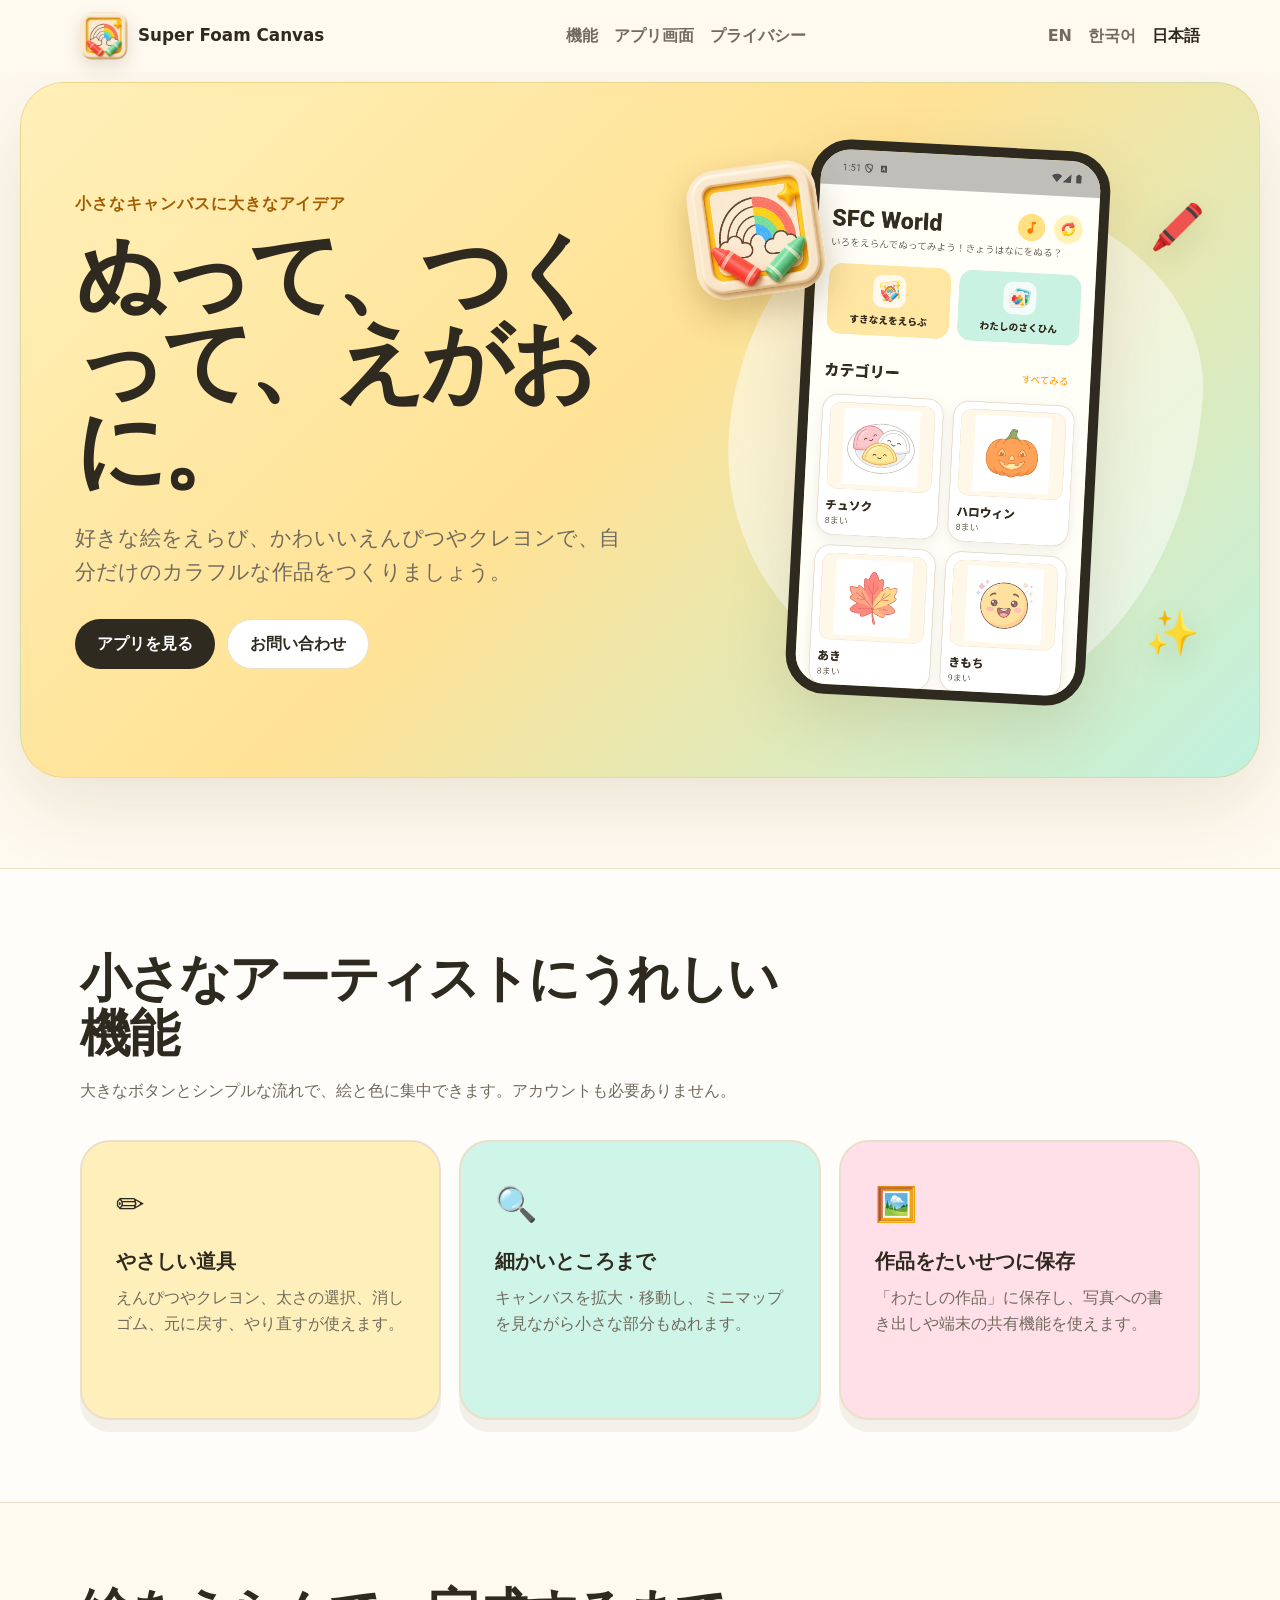
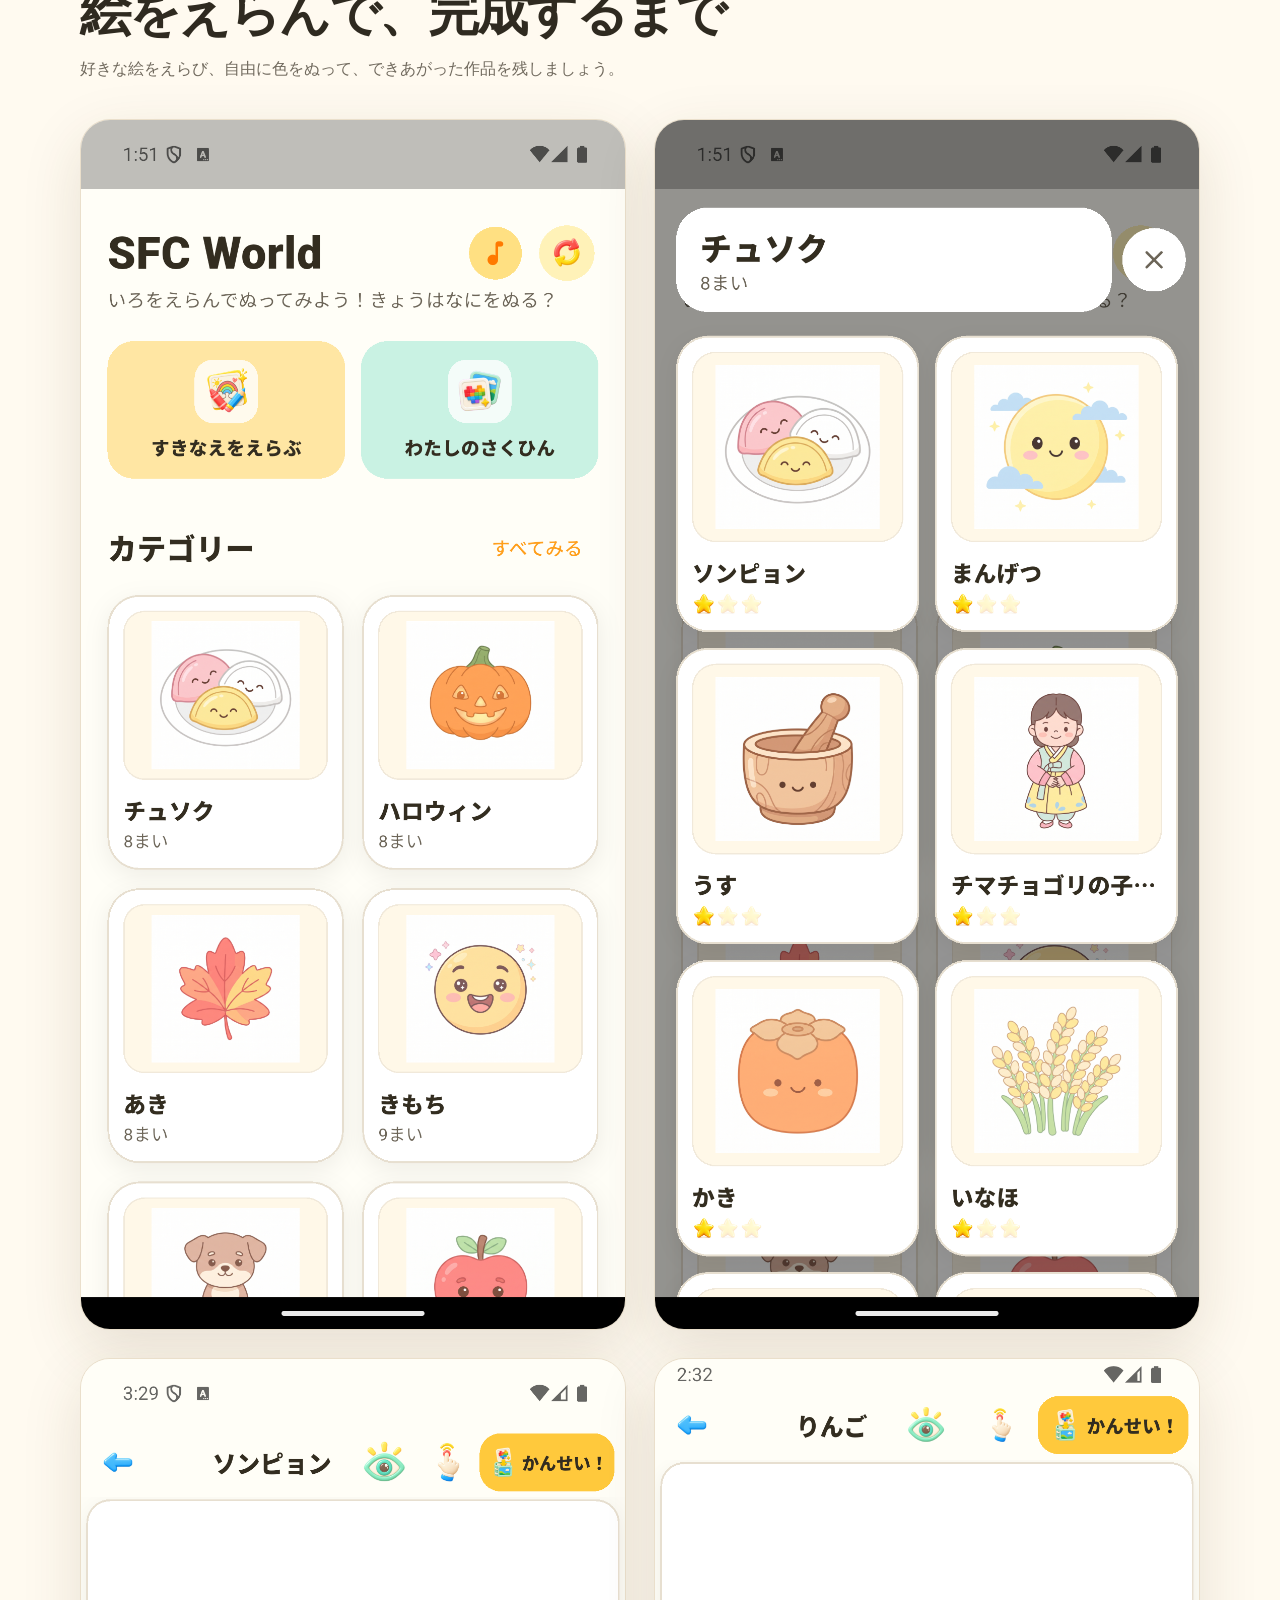
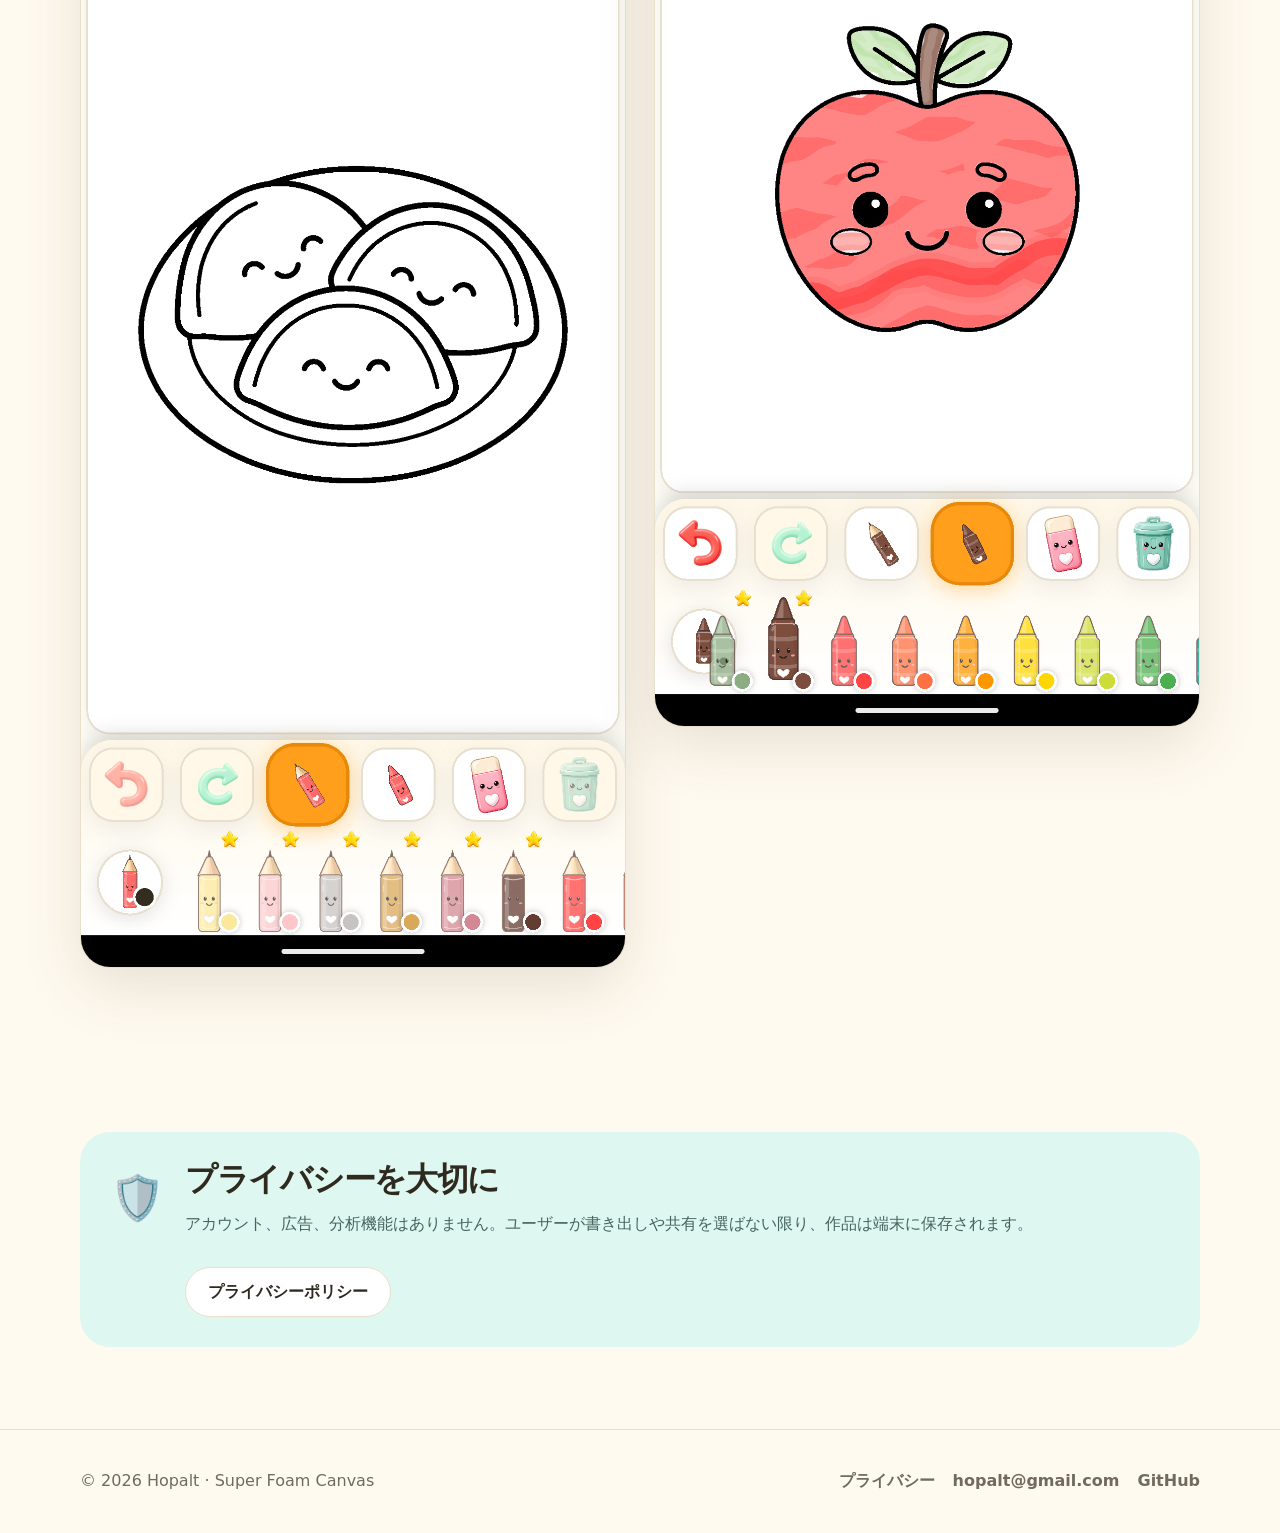
==== ja/index.html @ a93d67e1 "다국어 홈페이지와 개인정보처리방침을 추가한다." ====
<!doctype html><html lang="ja"><head><meta charset="utf-8"><meta name="viewport" content="width=device-width, initial-scale=1"><title>Super Foam Canvas — ぬって、つくって、えがおに</title><meta name="description" content="えんぴつやクレヨンでぬって、作品を保存・シェアできる子ども向けぬりえアプリです。"><link rel="canonical" href="https://sfc.hopalt.com/ja/"><link rel="stylesheet" href="../assets/styles.css"><link rel="alternate" hreflang="en" href="https://sfc.hopalt.com/"><link rel="alternate" hreflang="ko" href="https://sfc.hopalt.com/ko/"><link rel="alternate" hreflang="ja" href="https://sfc.hopalt.com/ja/"></head>
<body><header class="site-header"><nav class="nav wrap"><a class="brand" href="./"><img class="brand-mark" src="../assets/app-icon.png" alt="">Super Foam Canvas</a><div class="nav-links"><a href="#features">機能</a><a href="#gallery">アプリ画面</a><a href="privacy/">プライバシー</a></div><div class="languages"><a href="../">EN</a><a href="../ko/">한국어</a><a aria-current="page" href="./">日本語</a></div></nav></header>
<main><section class="hero"><div class="wrap hero-grid"><div><p class="eyebrow">小さなキャンバスに大きなアイデア</p><h1>ぬって、つくって、えがおに。</h1><p class="lead">好きな絵をえらび、かわいいえんぴつやクレヨンで、自分だけのカラフルな作品をつくりましょう。</p><div class="actions"><a class="button" href="#gallery">アプリを見る</a><a class="button secondary" href="mailto:hopalt@gmail.com">お問い合わせ</a></div></div><div class="hero-art"><div class="blob"></div><img class="hero-app-icon" src="../assets/app-icon.png" alt=""><span class="spark one">🖍️</span><span class="spark two">✨</span><img class="hero-phone" src="../assets/ja-01.webp" alt="Super Foam Canvasホーム画面"></div></div></section>
<section class="section alt" id="features"><div class="wrap"><div class="section-head"><h2>小さなアーティストにうれしい機能</h2><p>大きなボタンとシンプルな流れで、絵と色に集中できます。アカウントも必要ありません。</p></div><div class="cards"><article class="card"><div class="card-icon">✏️</div><h3>やさしい道具</h3><p>えんぴつやクレヨン、太さの選択、消しゴム、元に戻す、やり直すが使えます。</p></article><article class="card"><div class="card-icon">🔍</div><h3>細かいところまで</h3><p>キャンバスを拡大・移動し、ミニマップを見ながら小さな部分もぬれます。</p></article><article class="card"><div class="card-icon">🖼️</div><h3>作品をたいせつに保存</h3><p>「わたしの作品」に保存し、写真への書き出しや端末の共有機能を使えます。</p></article></div></div></section>
<section class="section" id="gallery"><div class="wrap"><div class="section-head"><h2>絵をえらんで、完成するまで</h2><p>好きな絵をえらび、自由に色をぬって、できあがった作品を残しましょう。</p></div><div class="gallery"><img src="../assets/ja-01.webp" alt="ホーム画面"><img src="../assets/ja-02.webp" alt="ぬりえ選択画面"><img src="../assets/ja-03.webp" alt="ぬりえキャンバス"><img src="../assets/ja-04.webp" alt="完成した作品"></div></div></section>
<section class="section"><div class="wrap"><div class="safe-note"><div class="big">🛡️</div><div><h2>プライバシーを大切に</h2><p>アカウント、広告、分析機能はありません。ユーザーが書き出しや共有を選ばない限り、作品は端末に保存されます。</p><div class="actions"><a class="button secondary" href="privacy/">プライバシーポリシー</a></div></div></div></div></section></main>
<footer class="footer"><div class="wrap footer-row"><span>© 2026 Hopalt · Super Foam Canvas</span><div class="footer-links"><a href="privacy/">プライバシー</a><a href="mailto:hopalt@gmail.com">hopalt@gmail.com</a><a href="https://github.com/hopalt/superfoamcanvas">GitHub</a></div></div></footer></body></html>
---- assets/styles.css ----
:root {
  --ink: #2f2a20;
  --muted: #716a5e;
  --cream: #fffaf0;
  --paper: #ffffff;
  --yellow: #ffc928;
  --orange: #ff914d;
  --mint: #85d9c8;
  --pink: #ff9fbd;
  --line: #eadfcb;
  --shadow: 0 20px 60px rgba(74, 55, 25, 0.13);
}

* { box-sizing: border-box; }
html { scroll-behavior: smooth; }
body {
  margin: 0;
  color: var(--ink);
  background: var(--cream);
  font-family: Inter, ui-rounded, "SF Pro Rounded", "Noto Sans", "Noto Sans KR", "Noto Sans JP", system-ui, sans-serif;
  line-height: 1.65;
}
a { color: inherit; }
img { display: block; max-width: 100%; }
.wrap { width: min(1120px, calc(100% - 40px)); margin: 0 auto; }
.site-header { position: relative; z-index: 10; background: var(--cream); }
.nav { min-height: 72px; display: flex; align-items: center; justify-content: space-between; gap: 24px; }
.brand { display: inline-flex; align-items: center; gap: 10px; text-decoration: none; font-size: 1.05rem; font-weight: 900; }
.brand-mark { display: block; width: 48px; height: 48px; border-radius: 13px; box-shadow: 0 7px 18px rgba(85,53,12,.14); }
.nav-links, .languages { display: flex; align-items: center; gap: 16px; }
.nav-links a, .languages a { color: var(--muted); text-decoration: none; font-weight: 750; }
.nav-links a:hover, .languages a:hover, .languages a[aria-current="page"] { color: var(--ink); }
.hero {
  width: min(1240px, calc(100% - 40px));
  margin: 10px auto 90px;
  padding: 0;
  overflow: hidden;
  border: 1px solid rgba(225,191,110,.45);
  border-radius: 44px;
  background: linear-gradient(135deg,#fff0b9 0%,#ffe295 48%,#bff1df 100%);
  box-shadow: 0 26px 80px rgba(80,57,12,.12);
}
.hero-grid { width: 100%; display: grid; grid-template-columns: 1.04fr .96fr; align-items: center; gap: 60px; padding: 62px 54px; }
.eyebrow { margin: 0 0 14px; color: #a25c00; font-weight: 900; letter-spacing: .06em; text-transform: uppercase; }
h1 { margin: 0; max-width: 760px; font-size: clamp(3rem, 7vw, 6rem); line-height: .98; letter-spacing: -.055em; }
.lead { max-width: 640px; margin: 26px 0 0; color: var(--muted); font-size: clamp(1.08rem, 2vw, 1.3rem); }
.actions { display: flex; flex-wrap: wrap; gap: 12px; margin-top: 30px; }
.button { display: inline-flex; align-items: center; justify-content: center; min-height: 50px; padding: 0 22px; border-radius: 999px; background: var(--ink); color: #fff; text-decoration: none; font-weight: 900; }
.button.secondary { border: 1px solid var(--line); background: var(--paper); color: var(--ink); }
.hero-art { position: relative; min-height: 570px; }
.blob { position: absolute; inset: 42px 6px 18px 38px; border-radius: 45% 55% 46% 54% / 52% 38% 62% 48%; background: rgba(255,255,255,.5); transform: rotate(4deg); }
.hero-phone {
  position: absolute;
  left: 50%;
  top: 0;
  width: min(300px, 70%);
  height: 555px;
  object-fit: cover;
  object-position: top center;
  border: 10px solid var(--ink);
  border-radius: 40px;
  box-shadow: var(--shadow);
  transform: translateX(-50%) rotate(3deg);
}
.hero-app-icon { position: absolute; z-index: 3; left: 0; top: 20px; width: 130px; height: 130px; border-radius: 30px; box-shadow: 0 15px 34px rgba(85,53,12,.25); transform: rotate(-8deg); }
.spark { position: absolute; z-index: 3; font-size: 44px; filter: drop-shadow(0 9px 14px rgba(60, 44, 20, .15)); }
.spark.one { right: 0; top: 8%; }.spark.two { right: 1%; bottom: 8%; }
.section { padding: 82px 0; }
.section.alt { background: rgba(255,255,255,.68); border-block: 1px solid var(--line); }
.section-head { max-width: 700px; margin-bottom: 36px; }
h2 { margin: 0 0 14px; font-size: clamp(2rem, 4vw, 3.35rem); line-height: 1.08; letter-spacing: -.04em; }
.section-head p, .card p, .privacy p, .privacy li { color: var(--muted); }
.cards { display: grid; grid-template-columns: repeat(3, 1fr); gap: 18px; }
.card { min-height: 280px; padding: 34px; border: 2px solid var(--line); border-radius: 30px; background: var(--paper); box-shadow: 0 12px 0 rgba(95,72,32,.075); }
.card:nth-child(1) { background: #fff0bb; }.card:nth-child(2) { background: #cef5e7; }.card:nth-child(3) { background: #ffe0e8; }
.card-icon { font-size: 34px; }.card h3 { margin: 13px 0 7px; font-size: 1.25rem; }.card p { margin: 0; }
.gallery { display: grid; grid-template-columns: repeat(2, minmax(0, 1fr)); gap: 28px; align-items: start; }
.gallery img {
  width: 100%;
  border: 1px solid var(--line);
  border-radius: 30px;
  background: var(--paper);
  box-shadow: var(--shadow);
}
.safe-note { display: grid; grid-template-columns: auto 1fr; gap: 20px; align-items: start; padding: 30px; border-radius: 30px; background: #dff7f1; }
.safe-note .big { font-size: 44px; }.safe-note h2 { font-size: 2rem; }.safe-note p { margin: 8px 0 0; color: #46655e; }
.privacy { max-width: 820px; padding: 70px 0 100px; }
.privacy h1 { font-size: clamp(2.6rem, 7vw, 4.8rem); }.privacy h2 { margin-top: 50px; font-size: 1.55rem; letter-spacing: -.02em; }.privacy h3 { margin-top: 32px; }
.meta { color: var(--muted); font-weight: 700; }.notice { margin: 28px 0; padding: 22px; border-left: 5px solid var(--yellow); background: #fff4cc; border-radius: 0 18px 18px 0; }
.footer { padding: 38px 0; border-top: 1px solid var(--line); }
.footer-row { display: flex; justify-content: space-between; gap: 24px; flex-wrap: wrap; color: var(--muted); }
.footer-links { display: flex; flex-wrap: wrap; gap: 18px; }
.footer a { text-decoration: none; font-weight: 750; }
@media (max-width: 820px) {
  .nav-links { display: none; }
  .hero { margin-inline: 14px; width: calc(100% - 28px); }
  .hero-grid { grid-template-columns: 1fr; gap: 40px; }
  .hero-grid { padding: 46px 28px; }
  .hero-art { min-height: 530px; }
  .cards { grid-template-columns: 1fr; }
  .gallery { grid-template-columns: 1fr; max-width: 620px; margin-inline: auto; }
}
@media (max-width: 480px) {
  .wrap { width: min(100% - 26px, 1120px); }
  .nav { gap: 10px; }.languages { gap: 10px; font-size: .9rem; }
  .hero-art { min-height: 495px; }.hero-phone { width: 260px; height: 485px; }
  .hero-app-icon { width: 92px; height: 92px; border-radius: 22px; }
  .section { padding: 62px 0; }.gallery { gap: 20px; }.gallery img { border-radius: 20px; }
}
@media (prefers-reduced-motion: reduce) { html { scroll-behavior: auto; } }
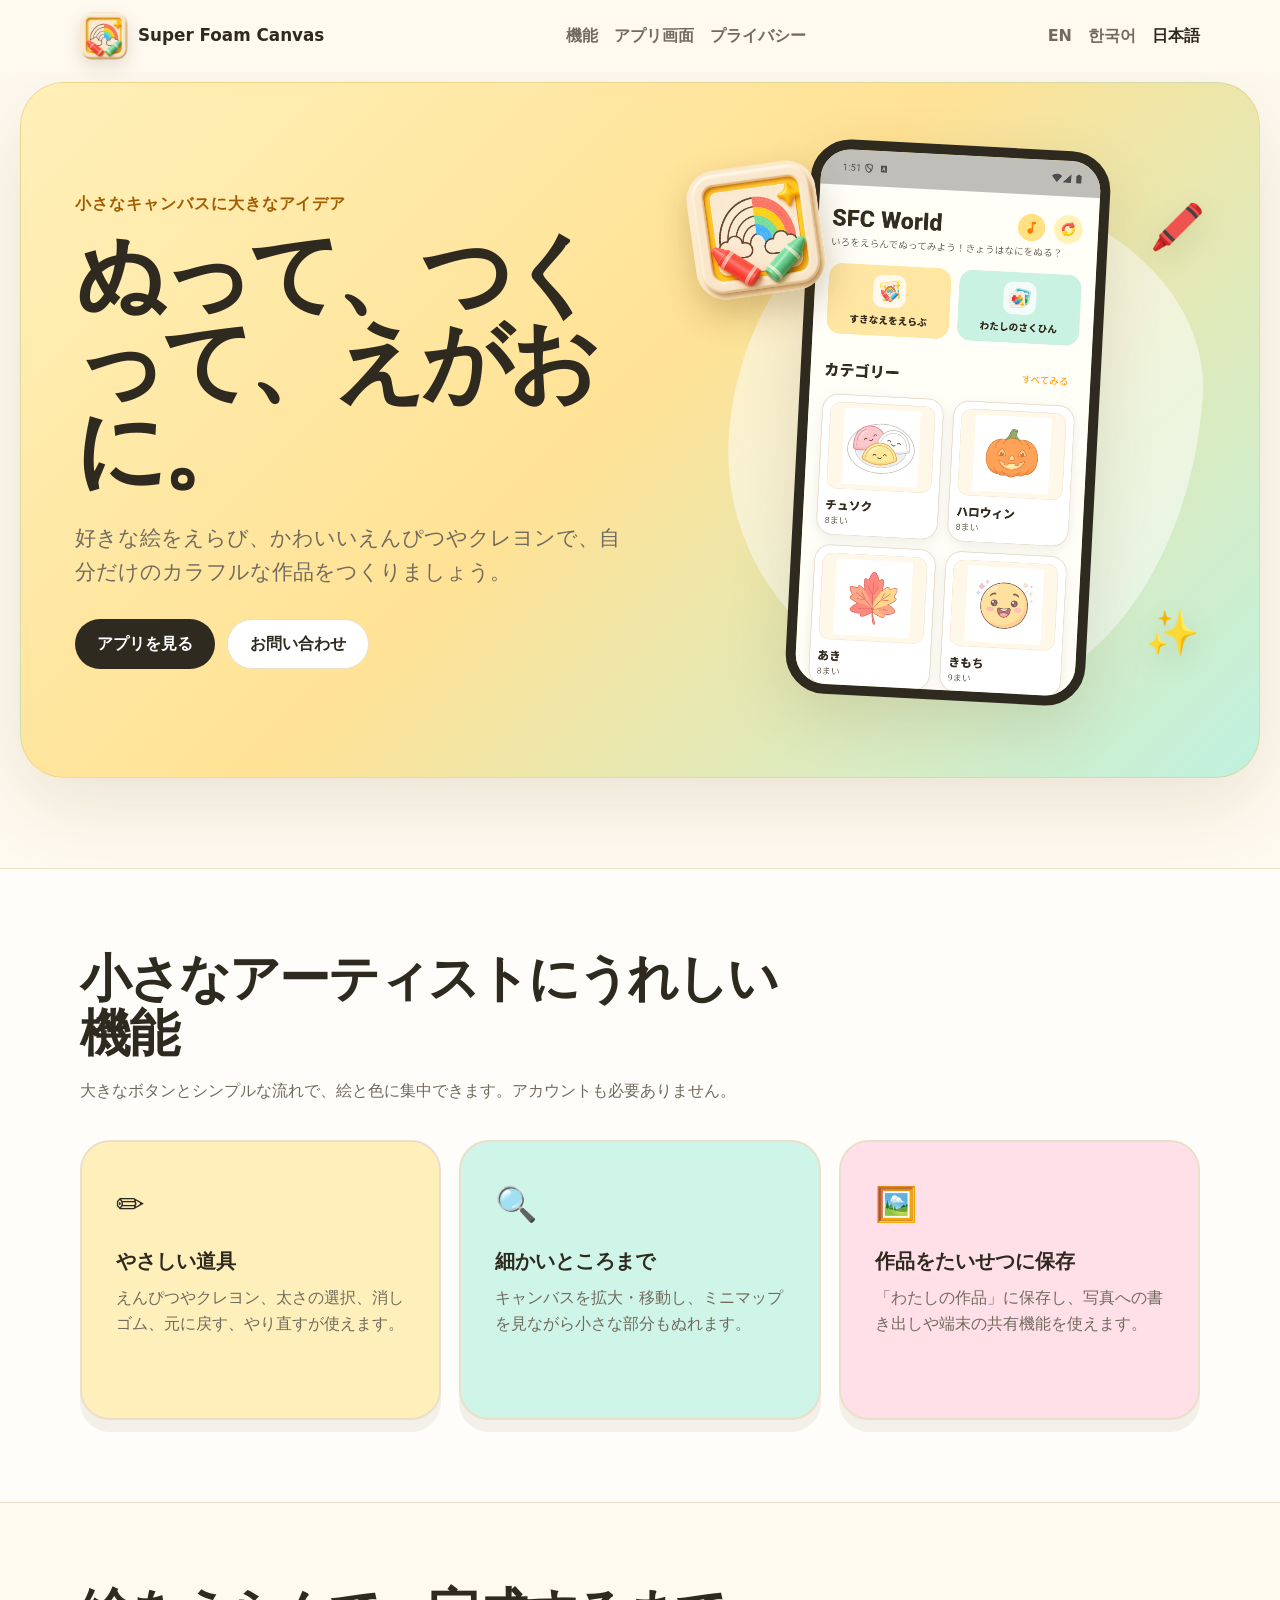
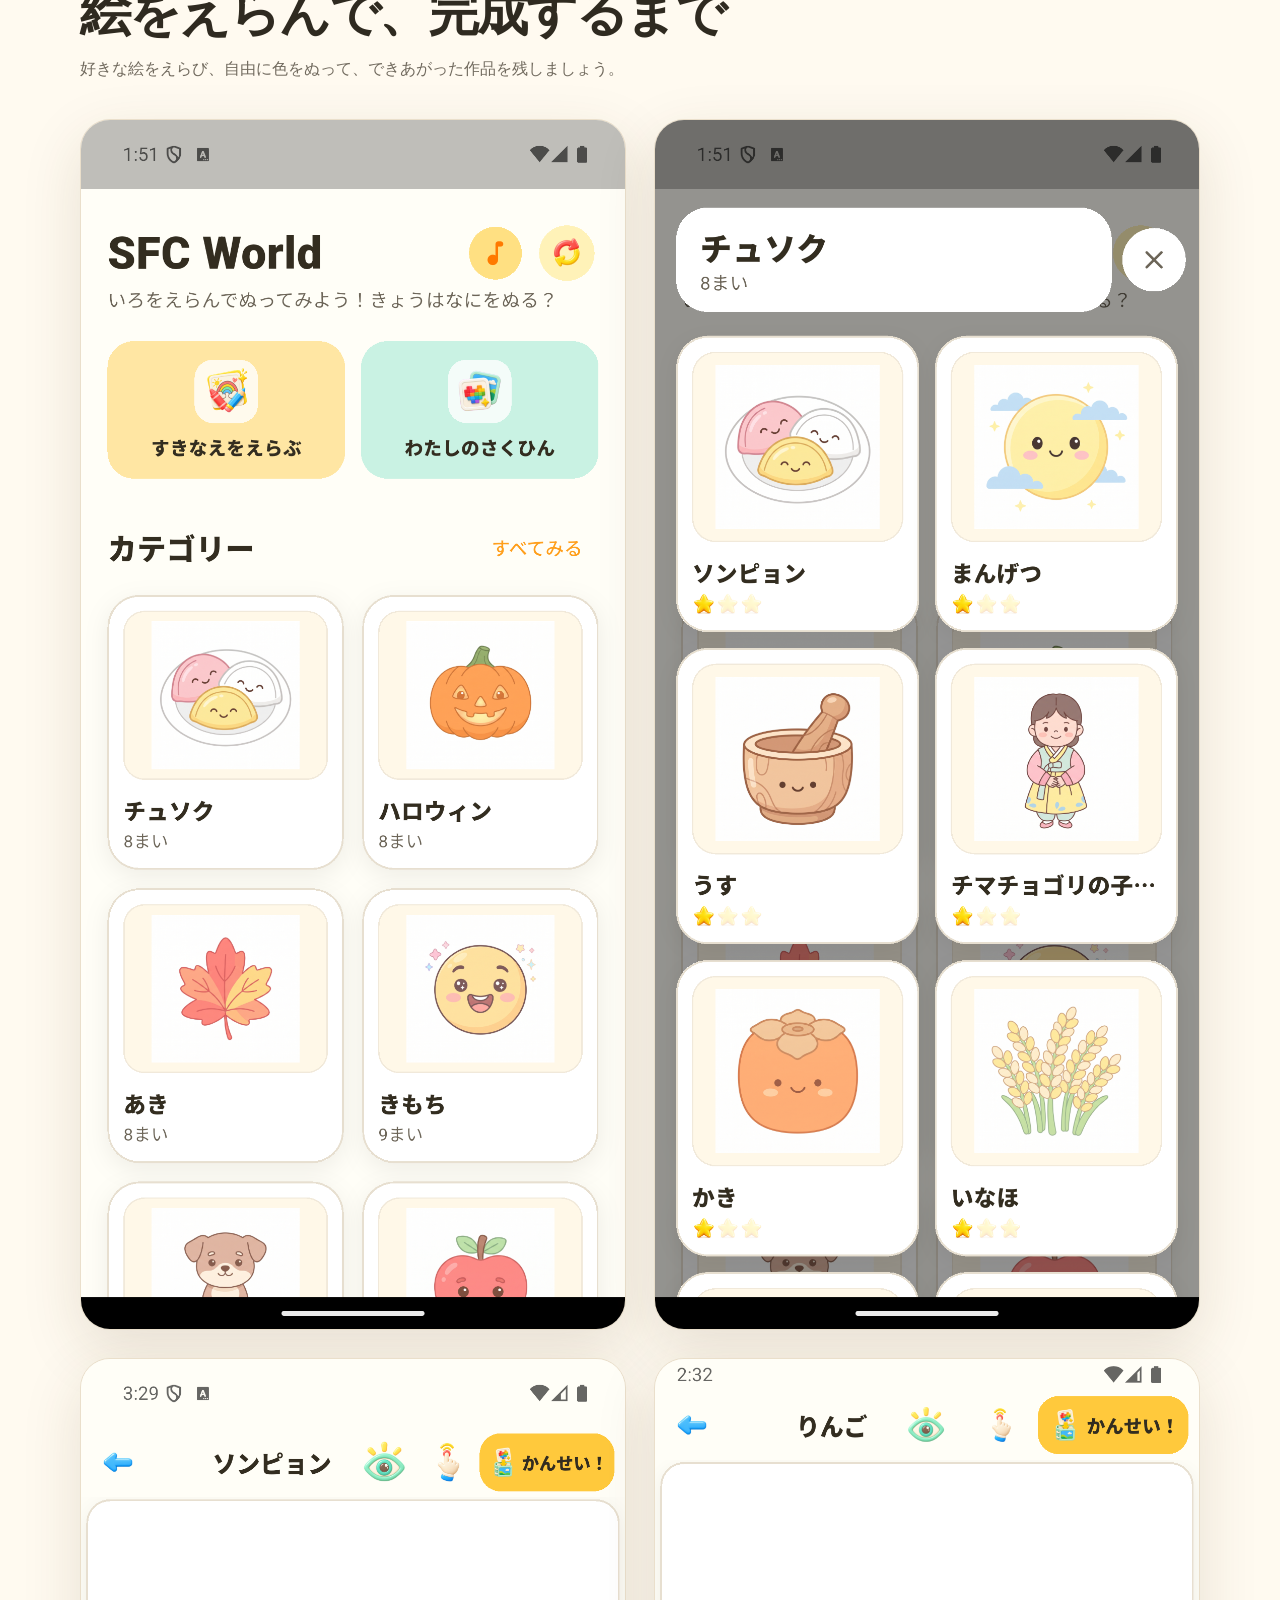
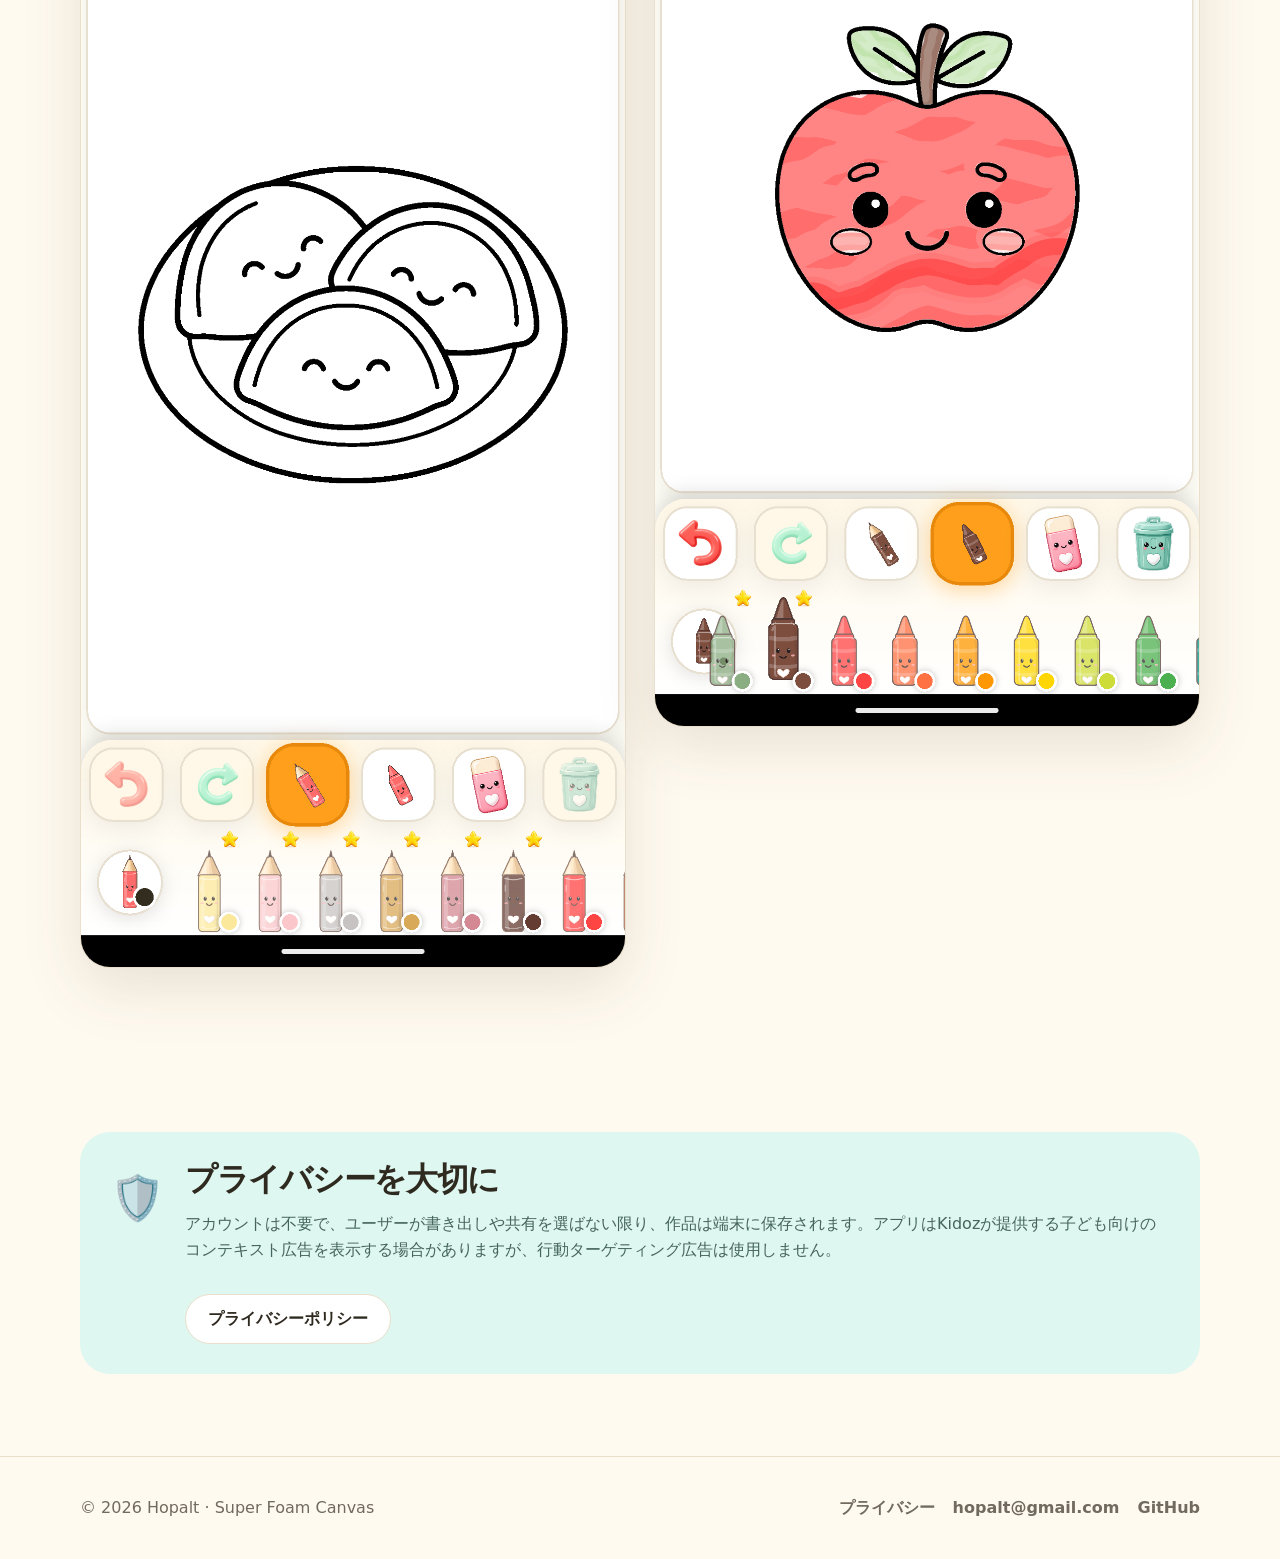
==== commit 468d4f33: "Kidoz 광고 개인정보 고지를 반영한다." ====
--- a/ja/index.html
+++ b/ja/index.html
@@ -3,5 +3,5 @@
 <main><section class="hero"><div class="wrap hero-grid"><div><p class="eyebrow">小さなキャンバスに大きなアイデア</p><h1>ぬって、つくって、えがおに。</h1><p class="lead">好きな絵をえらび、かわいいえんぴつやクレヨンで、自分だけのカラフルな作品をつくりましょう。</p><div class="actions"><a class="button" href="#gallery">アプリを見る</a><a class="button secondary" href="mailto:hopalt@gmail.com">お問い合わせ</a></div></div><div class="hero-art"><div class="blob"></div><img class="hero-app-icon" src="../assets/app-icon.png" alt=""><span class="spark one">🖍️</span><span class="spark two">✨</span><img class="hero-phone" src="../assets/ja-01.webp" alt="Super Foam Canvasホーム画面"></div></div></section>
 <section class="section alt" id="features"><div class="wrap"><div class="section-head"><h2>小さなアーティストにうれしい機能</h2><p>大きなボタンとシンプルな流れで、絵と色に集中できます。アカウントも必要ありません。</p></div><div class="cards"><article class="card"><div class="card-icon">✏️</div><h3>やさしい道具</h3><p>えんぴつやクレヨン、太さの選択、消しゴム、元に戻す、やり直すが使えます。</p></article><article class="card"><div class="card-icon">🔍</div><h3>細かいところまで</h3><p>キャンバスを拡大・移動し、ミニマップを見ながら小さな部分もぬれます。</p></article><article class="card"><div class="card-icon">🖼️</div><h3>作品をたいせつに保存</h3><p>「わたしの作品」に保存し、写真への書き出しや端末の共有機能を使えます。</p></article></div></div></section>
 <section class="section" id="gallery"><div class="wrap"><div class="section-head"><h2>絵をえらんで、完成するまで</h2><p>好きな絵をえらび、自由に色をぬって、できあがった作品を残しましょう。</p></div><div class="gallery"><img src="../assets/ja-01.webp" alt="ホーム画面"><img src="../assets/ja-02.webp" alt="ぬりえ選択画面"><img src="../assets/ja-03.webp" alt="ぬりえキャンバス"><img src="../assets/ja-04.webp" alt="完成した作品"></div></div></section>
-<section class="section"><div class="wrap"><div class="safe-note"><div class="big">🛡️</div><div><h2>プライバシーを大切に</h2><p>アカウント、広告、分析機能はありません。ユーザーが書き出しや共有を選ばない限り、作品は端末に保存されます。</p><div class="actions"><a class="button secondary" href="privacy/">プライバシーポリシー</a></div></div></div></div></section></main>
+<section class="section"><div class="wrap"><div class="safe-note"><div class="big">🛡️</div><div><h2>プライバシーを大切に</h2><p>アカウントは不要で、ユーザーが書き出しや共有を選ばない限り、作品は端末に保存されます。アプリはKidozが提供する子ども向けのコンテキスト広告を表示する場合がありますが、行動ターゲティング広告は使用しません。</p><div class="actions"><a class="button secondary" href="privacy/">プライバシーポリシー</a></div></div></div></div></section></main>
 <footer class="footer"><div class="wrap footer-row"><span>© 2026 Hopalt · Super Foam Canvas</span><div class="footer-links"><a href="privacy/">プライバシー</a><a href="mailto:hopalt@gmail.com">hopalt@gmail.com</a><a href="https://github.com/hopalt/superfoamcanvas">GitHub</a></div></div></footer></body></html>
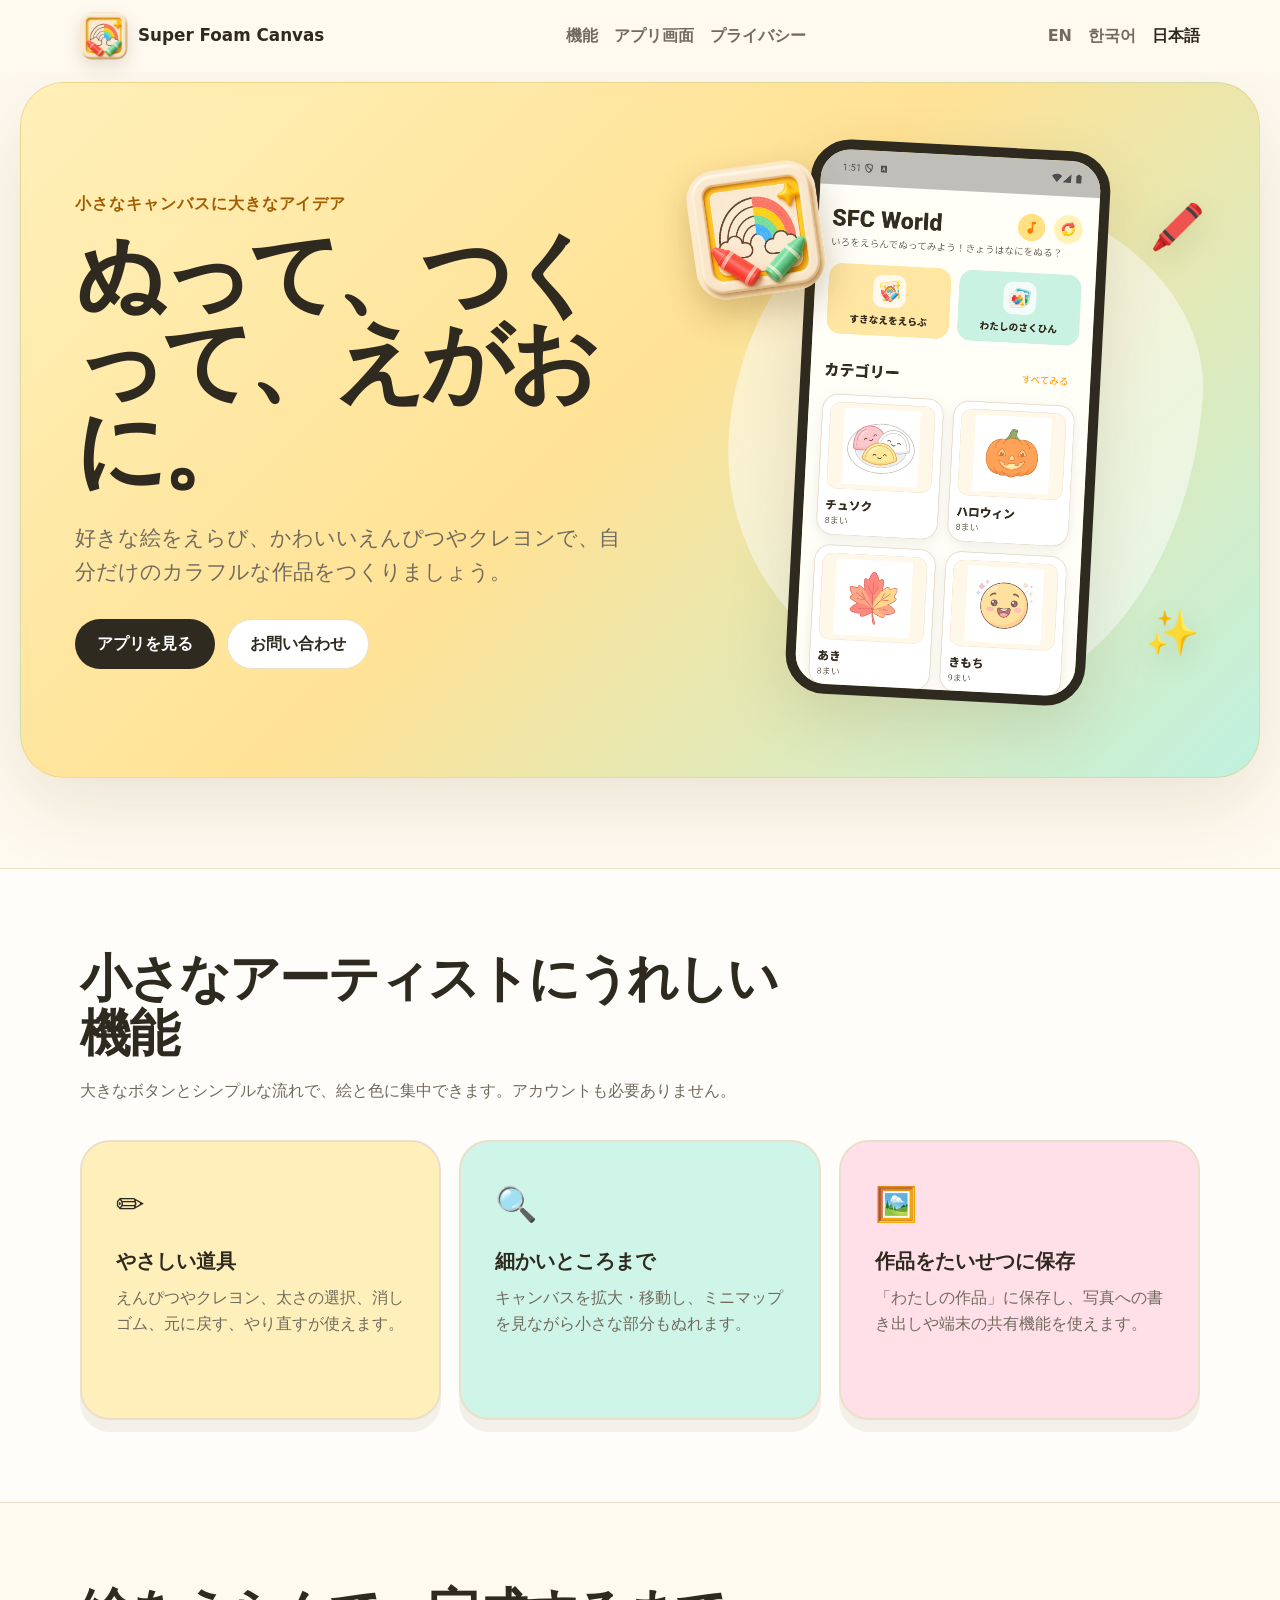
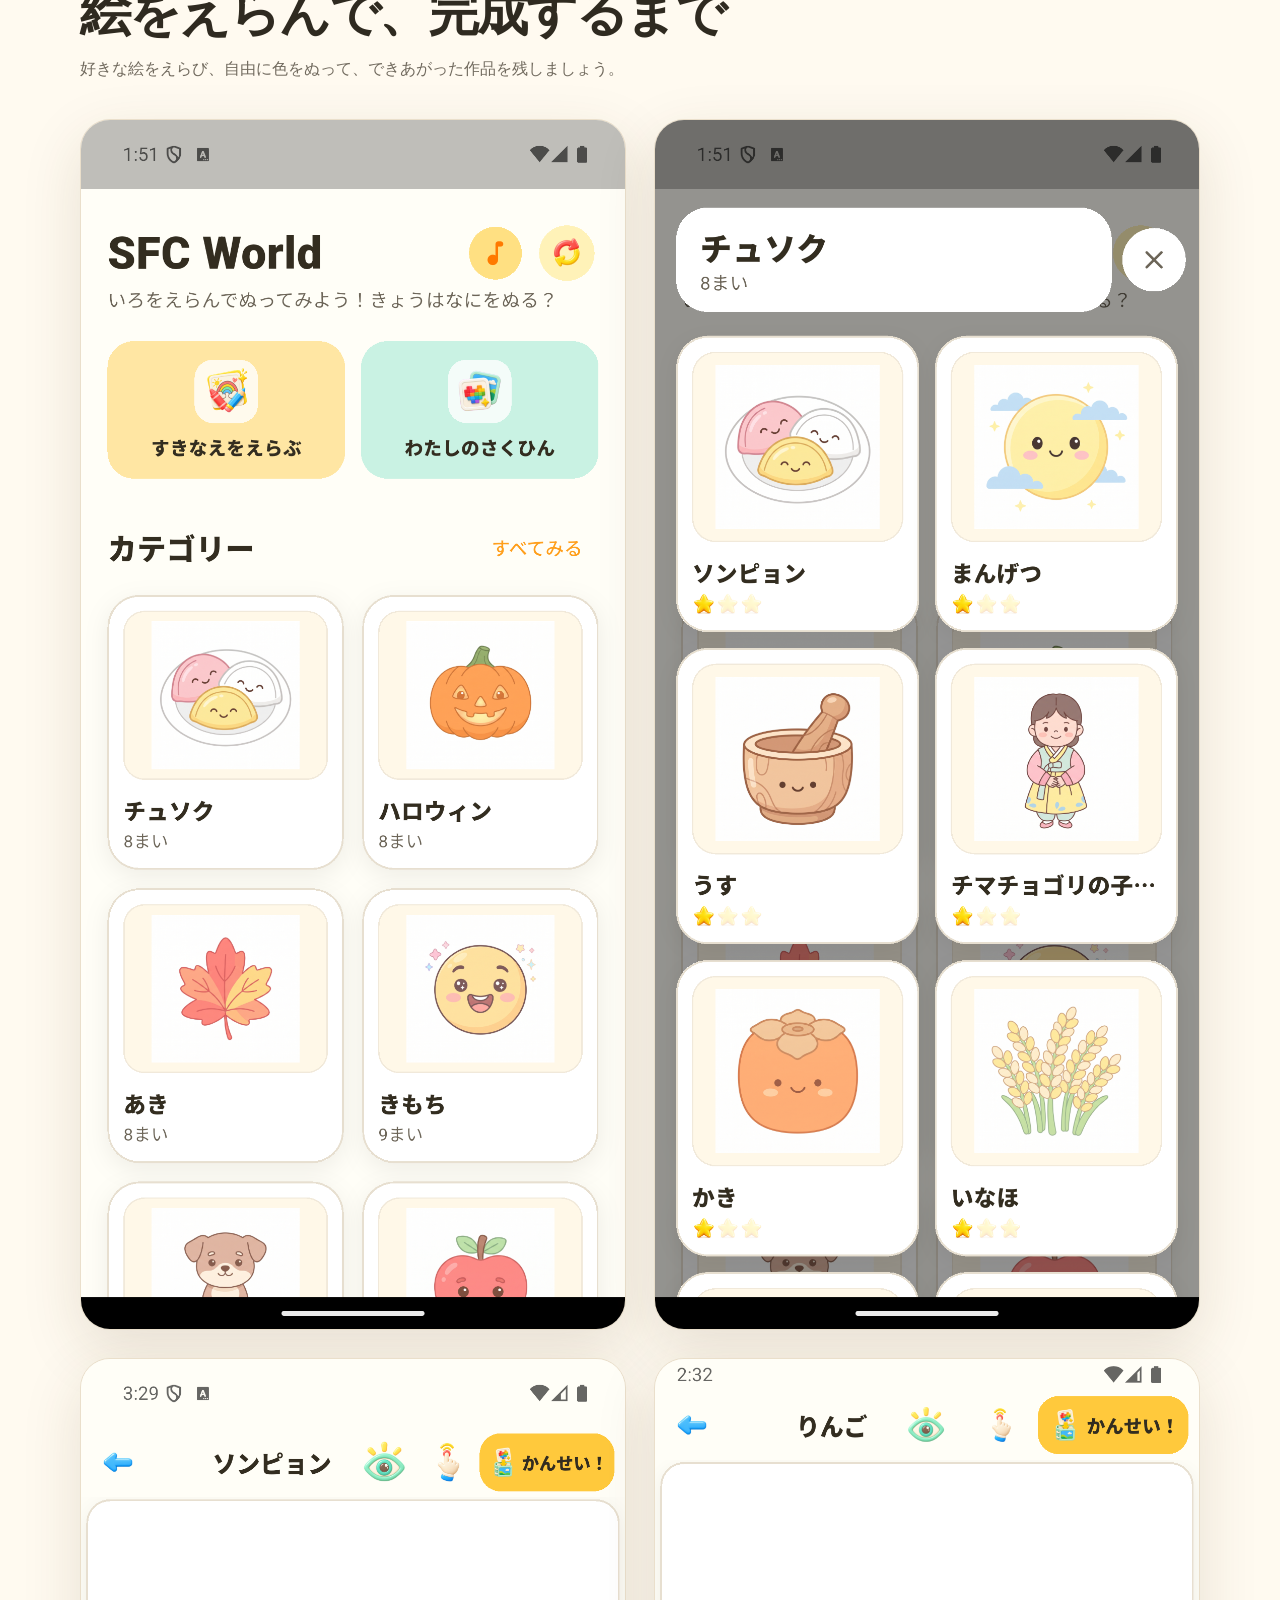
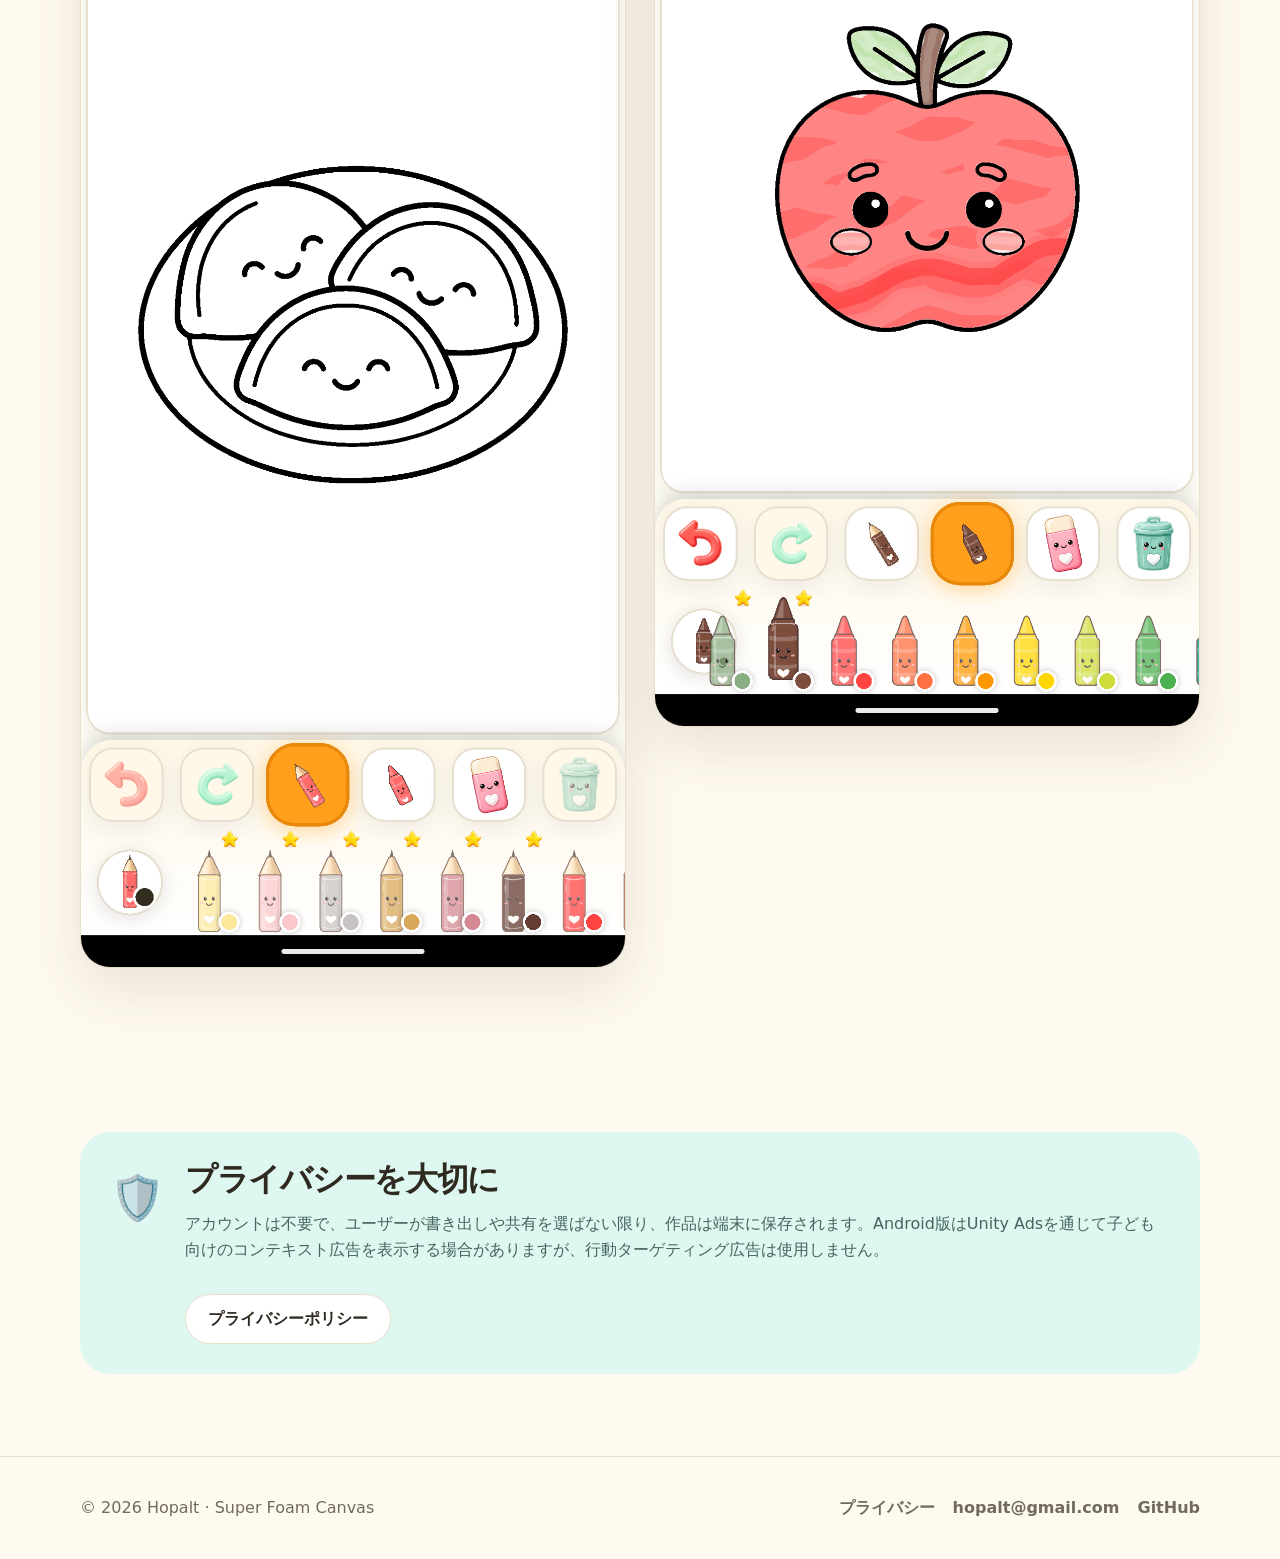
==== commit b4cc30bb: "Unity Ads 광고 고지와 app-ads.txt를 반영한다. Kidoz 문구를 Android 전용 Unity Ads(아동 대상, 문맥 광고, 광고 ID 미요청) 기준으로 바꾸고" ====
--- a/ja/index.html
+++ b/ja/index.html
@@ -1,7 +1,7 @@
-<!doctype html><html lang="ja"><head><meta charset="utf-8"><meta name="viewport" content="width=device-width, initial-scale=1"><title>Super Foam Canvas — ぬって、つくって、えがおに</title><meta name="description" content="えんぴつやクレヨンでぬって、作品を保存・シェアできる子ども向けぬりえアプリです。"><link rel="canonical" href="https://sfc.hopalt.com/ja/"><link rel="stylesheet" href="../assets/styles.css"><link rel="alternate" hreflang="en" href="https://sfc.hopalt.com/"><link rel="alternate" hreflang="ko" href="https://sfc.hopalt.com/ko/"><link rel="alternate" hreflang="ja" href="https://sfc.hopalt.com/ja/"></head>
+<!doctype html><html lang="ja"><head><meta charset="utf-8"><meta name="viewport" content="width=device-width, initial-scale=1"><title>Super Foam Canvas — ぬって、つくって、えがおに</title><meta name="description" content="えんぴつやクレヨンでぬって、作品を保存・シェアできる子ども向けぬりえアプリです。"><link rel="canonical" href="https://sfc.hopalt.com/ja/"><link rel="stylesheet" href="../assets/styles.css"><link rel="icon" type="image/png" sizes="32x32" href="../assets/favicon-32.png"><link rel="icon" type="image/png" sizes="512x512" href="../assets/icon-512.png"><link rel="apple-touch-icon" sizes="180x180" href="../assets/apple-touch-icon.png"><link rel="alternate" hreflang="en" href="https://sfc.hopalt.com/"><link rel="alternate" hreflang="ko" href="https://sfc.hopalt.com/ko/"><link rel="alternate" hreflang="ja" href="https://sfc.hopalt.com/ja/"></head>
 <body><header class="site-header"><nav class="nav wrap"><a class="brand" href="./"><img class="brand-mark" src="../assets/app-icon.png" alt="">Super Foam Canvas</a><div class="nav-links"><a href="#features">機能</a><a href="#gallery">アプリ画面</a><a href="privacy/">プライバシー</a></div><div class="languages"><a href="../">EN</a><a href="../ko/">한국어</a><a aria-current="page" href="./">日本語</a></div></nav></header>
 <main><section class="hero"><div class="wrap hero-grid"><div><p class="eyebrow">小さなキャンバスに大きなアイデア</p><h1>ぬって、つくって、えがおに。</h1><p class="lead">好きな絵をえらび、かわいいえんぴつやクレヨンで、自分だけのカラフルな作品をつくりましょう。</p><div class="actions"><a class="button" href="#gallery">アプリを見る</a><a class="button secondary" href="mailto:hopalt@gmail.com">お問い合わせ</a></div></div><div class="hero-art"><div class="blob"></div><img class="hero-app-icon" src="../assets/app-icon.png" alt=""><span class="spark one">🖍️</span><span class="spark two">✨</span><img class="hero-phone" src="../assets/ja-01.webp" alt="Super Foam Canvasホーム画面"></div></div></section>
 <section class="section alt" id="features"><div class="wrap"><div class="section-head"><h2>小さなアーティストにうれしい機能</h2><p>大きなボタンとシンプルな流れで、絵と色に集中できます。アカウントも必要ありません。</p></div><div class="cards"><article class="card"><div class="card-icon">✏️</div><h3>やさしい道具</h3><p>えんぴつやクレヨン、太さの選択、消しゴム、元に戻す、やり直すが使えます。</p></article><article class="card"><div class="card-icon">🔍</div><h3>細かいところまで</h3><p>キャンバスを拡大・移動し、ミニマップを見ながら小さな部分もぬれます。</p></article><article class="card"><div class="card-icon">🖼️</div><h3>作品をたいせつに保存</h3><p>「わたしの作品」に保存し、写真への書き出しや端末の共有機能を使えます。</p></article></div></div></section>
 <section class="section" id="gallery"><div class="wrap"><div class="section-head"><h2>絵をえらんで、完成するまで</h2><p>好きな絵をえらび、自由に色をぬって、できあがった作品を残しましょう。</p></div><div class="gallery"><img src="../assets/ja-01.webp" alt="ホーム画面"><img src="../assets/ja-02.webp" alt="ぬりえ選択画面"><img src="../assets/ja-03.webp" alt="ぬりえキャンバス"><img src="../assets/ja-04.webp" alt="完成した作品"></div></div></section>
-<section class="section"><div class="wrap"><div class="safe-note"><div class="big">🛡️</div><div><h2>プライバシーを大切に</h2><p>アカウントは不要で、ユーザーが書き出しや共有を選ばない限り、作品は端末に保存されます。アプリはKidozが提供する子ども向けのコンテキスト広告を表示する場合がありますが、行動ターゲティング広告は使用しません。</p><div class="actions"><a class="button secondary" href="privacy/">プライバシーポリシー</a></div></div></div></div></section></main>
+<section class="section"><div class="wrap"><div class="safe-note"><div class="big">🛡️</div><div><h2>プライバシーを大切に</h2><p>アカウントは不要で、ユーザーが書き出しや共有を選ばない限り、作品は端末に保存されます。Android版はUnity Adsを通じて子ども向けのコンテキスト広告を表示する場合がありますが、行動ターゲティング広告は使用しません。</p><div class="actions"><a class="button secondary" href="privacy/">プライバシーポリシー</a></div></div></div></div></section></main>
 <footer class="footer"><div class="wrap footer-row"><span>© 2026 Hopalt · Super Foam Canvas</span><div class="footer-links"><a href="privacy/">プライバシー</a><a href="mailto:hopalt@gmail.com">hopalt@gmail.com</a><a href="https://github.com/hopalt/superfoamcanvas">GitHub</a></div></div></footer></body></html>
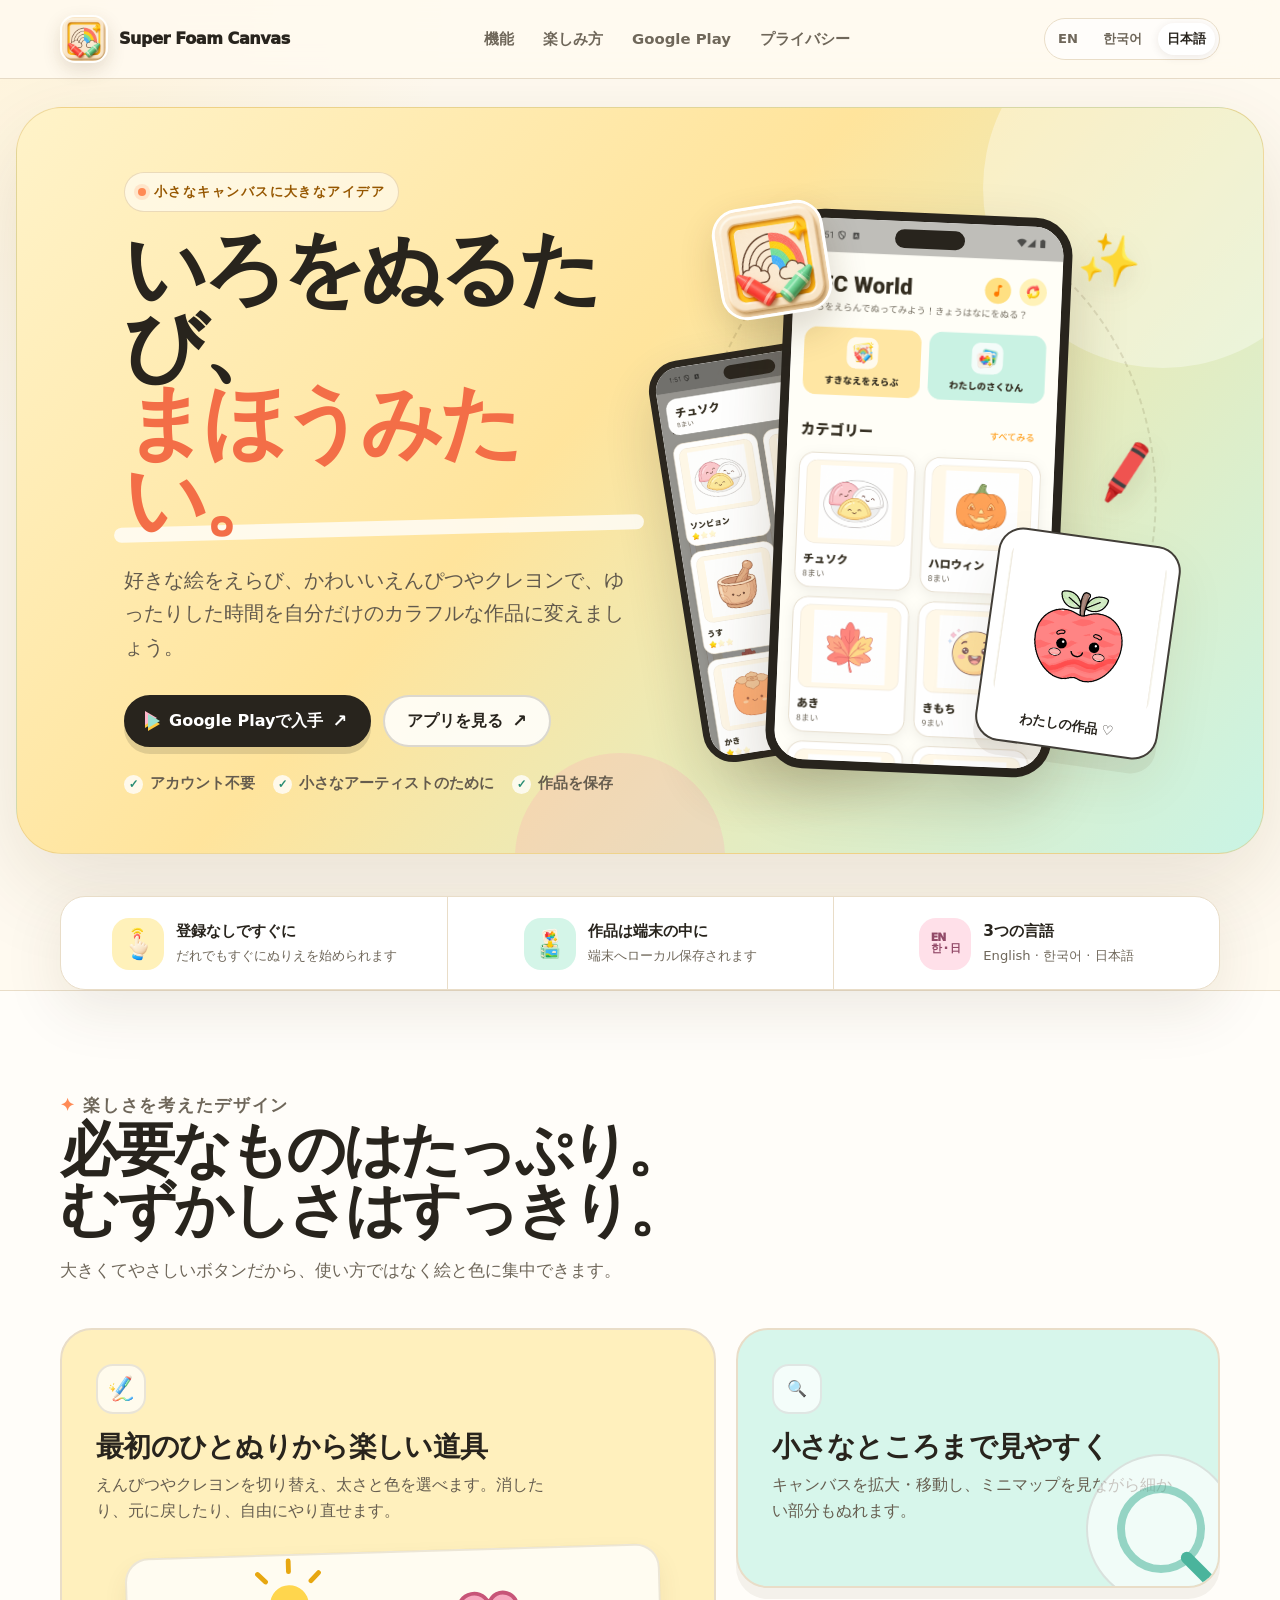
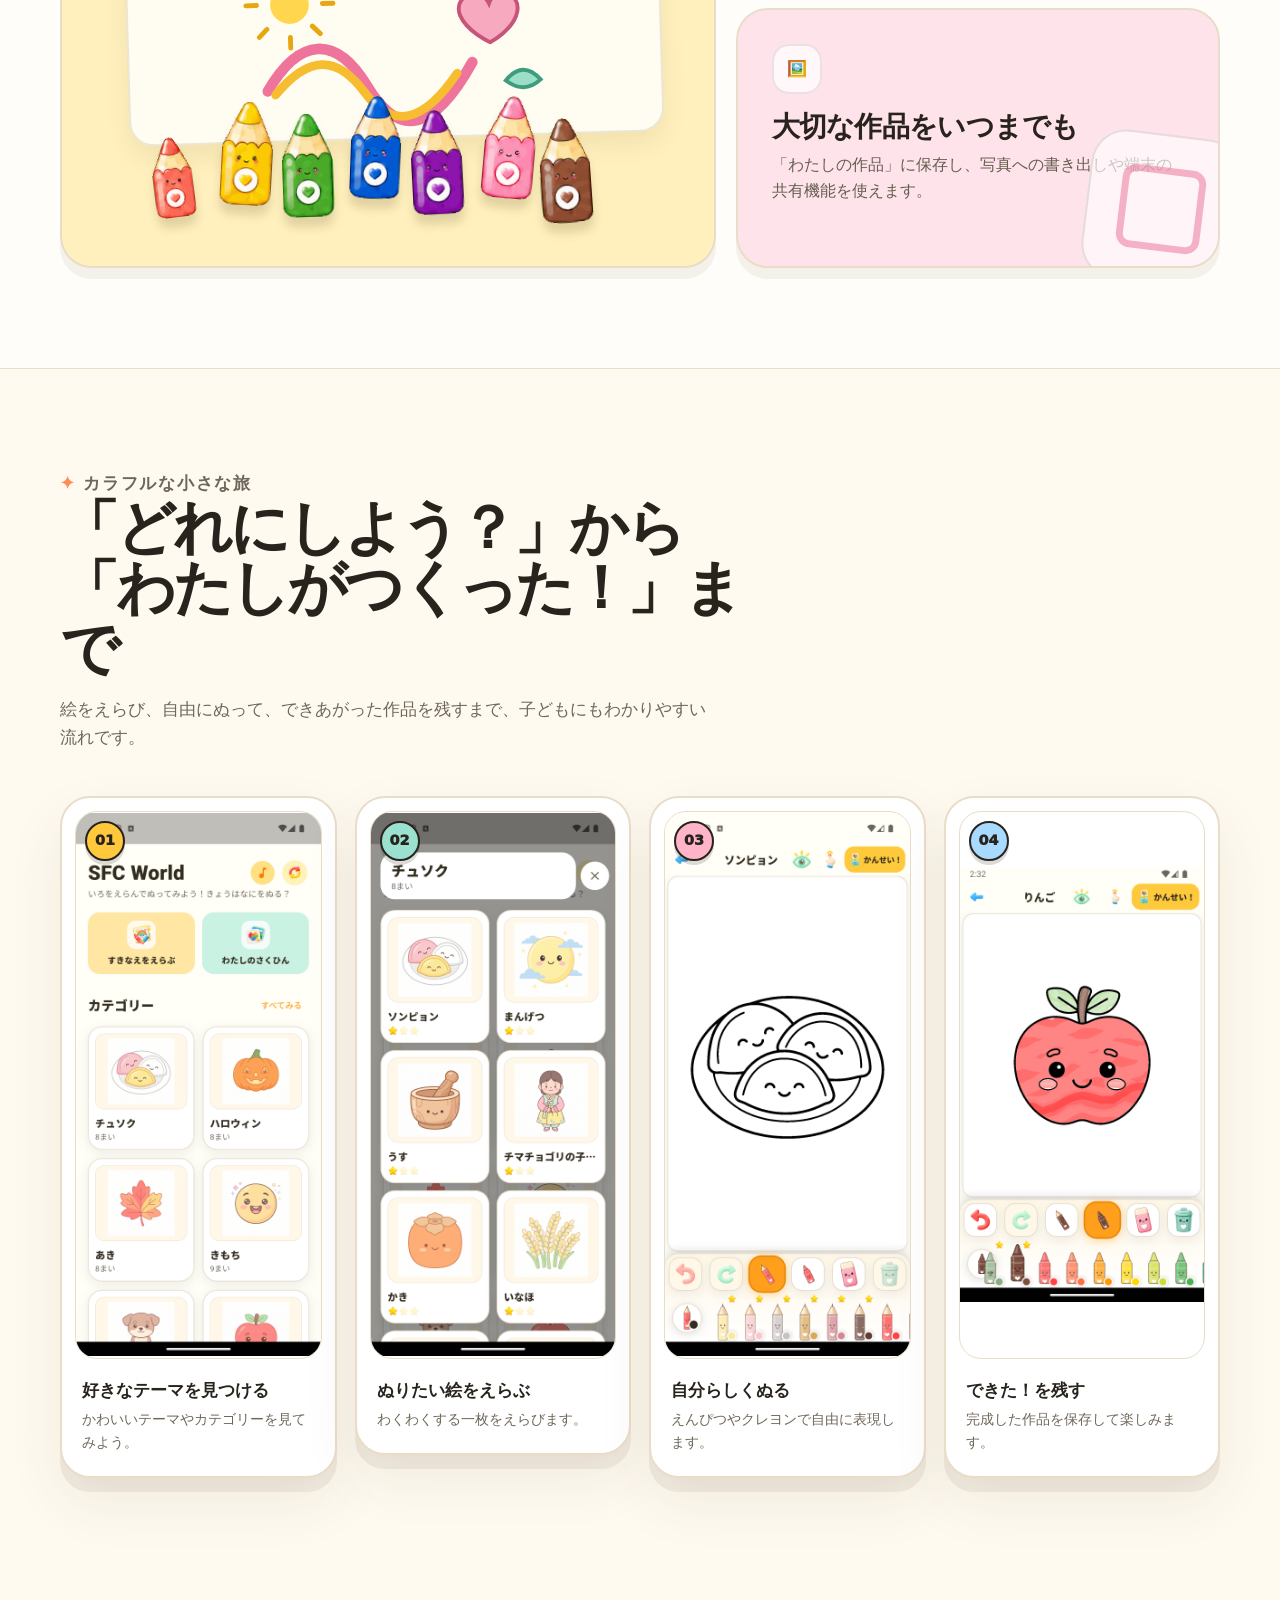
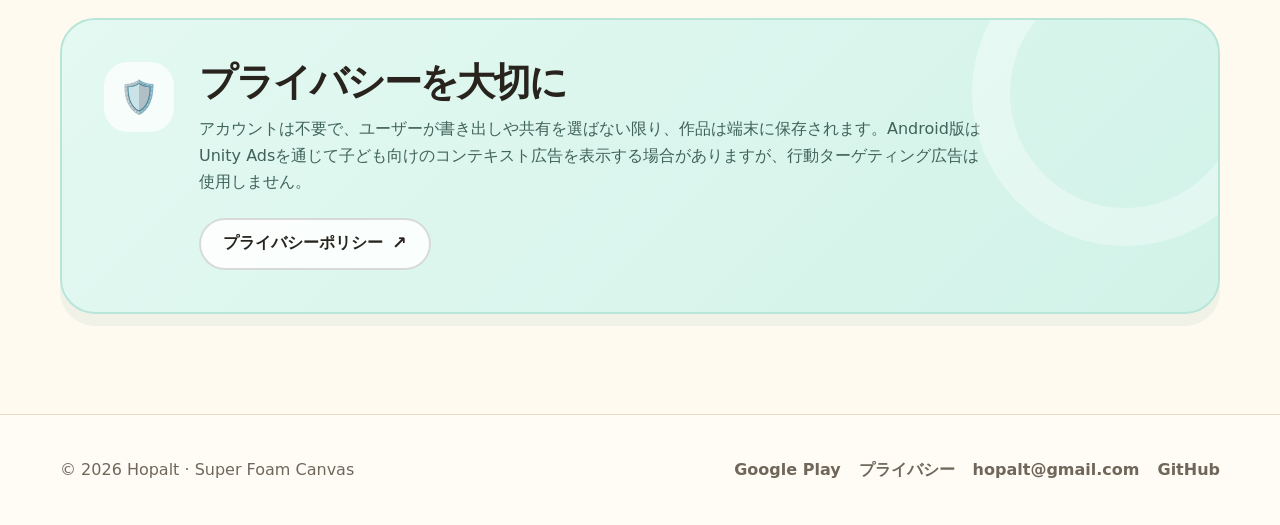
==== commit cbaba1f0: "홈페이지 색칠 장면과 화면 비율 보정을 반영한다. kongs-canvas homepage/의 6333b4f·f88abba·3629664 변경(색칠 장면, 화면 비율, 지우개 제거," ====
--- a/ja/index.html
+++ b/ja/index.html
@@ -1,7 +1,72 @@
-<!doctype html><html lang="ja"><head><meta charset="utf-8"><meta name="viewport" content="width=device-width, initial-scale=1"><title>Super Foam Canvas — ぬって、つくって、えがおに</title><meta name="description" content="えんぴつやクレヨンでぬって、作品を保存・シェアできる子ども向けぬりえアプリです。"><link rel="canonical" href="https://sfc.hopalt.com/ja/"><link rel="stylesheet" href="../assets/styles.css"><link rel="icon" type="image/png" sizes="32x32" href="../assets/favicon-32.png"><link rel="icon" type="image/png" sizes="512x512" href="../assets/icon-512.png"><link rel="apple-touch-icon" sizes="180x180" href="../assets/apple-touch-icon.png"><link rel="alternate" hreflang="en" href="https://sfc.hopalt.com/"><link rel="alternate" hreflang="ko" href="https://sfc.hopalt.com/ko/"><link rel="alternate" hreflang="ja" href="https://sfc.hopalt.com/ja/"></head>
-<body><header class="site-header"><nav class="nav wrap"><a class="brand" href="./"><img class="brand-mark" src="../assets/app-icon.png" alt="">Super Foam Canvas</a><div class="nav-links"><a href="#features">機能</a><a href="#gallery">アプリ画面</a><a href="privacy/">プライバシー</a></div><div class="languages"><a href="../">EN</a><a href="../ko/">한국어</a><a aria-current="page" href="./">日本語</a></div></nav></header>
-<main><section class="hero"><div class="wrap hero-grid"><div><p class="eyebrow">小さなキャンバスに大きなアイデア</p><h1>ぬって、つくって、えがおに。</h1><p class="lead">好きな絵をえらび、かわいいえんぴつやクレヨンで、自分だけのカラフルな作品をつくりましょう。</p><div class="actions"><a class="button" href="#gallery">アプリを見る</a><a class="button secondary" href="mailto:hopalt@gmail.com">お問い合わせ</a></div></div><div class="hero-art"><div class="blob"></div><img class="hero-app-icon" src="../assets/app-icon.png" alt=""><span class="spark one">🖍️</span><span class="spark two">✨</span><img class="hero-phone" src="../assets/ja-01.webp" alt="Super Foam Canvasホーム画面"></div></div></section>
-<section class="section alt" id="features"><div class="wrap"><div class="section-head"><h2>小さなアーティストにうれしい機能</h2><p>大きなボタンとシンプルな流れで、絵と色に集中できます。アカウントも必要ありません。</p></div><div class="cards"><article class="card"><div class="card-icon">✏️</div><h3>やさしい道具</h3><p>えんぴつやクレヨン、太さの選択、消しゴム、元に戻す、やり直すが使えます。</p></article><article class="card"><div class="card-icon">🔍</div><h3>細かいところまで</h3><p>キャンバスを拡大・移動し、ミニマップを見ながら小さな部分もぬれます。</p></article><article class="card"><div class="card-icon">🖼️</div><h3>作品をたいせつに保存</h3><p>「わたしの作品」に保存し、写真への書き出しや端末の共有機能を使えます。</p></article></div></div></section>
-<section class="section" id="gallery"><div class="wrap"><div class="section-head"><h2>絵をえらんで、完成するまで</h2><p>好きな絵をえらび、自由に色をぬって、できあがった作品を残しましょう。</p></div><div class="gallery"><img src="../assets/ja-01.webp" alt="ホーム画面"><img src="../assets/ja-02.webp" alt="ぬりえ選択画面"><img src="../assets/ja-03.webp" alt="ぬりえキャンバス"><img src="../assets/ja-04.webp" alt="完成した作品"></div></div></section>
-<section class="section"><div class="wrap"><div class="safe-note"><div class="big">🛡️</div><div><h2>プライバシーを大切に</h2><p>アカウントは不要で、ユーザーが書き出しや共有を選ばない限り、作品は端末に保存されます。Android版はUnity Adsを通じて子ども向けのコンテキスト広告を表示する場合がありますが、行動ターゲティング広告は使用しません。</p><div class="actions"><a class="button secondary" href="privacy/">プライバシーポリシー</a></div></div></div></div></section></main>
-<footer class="footer"><div class="wrap footer-row"><span>© 2026 Hopalt · Super Foam Canvas</span><div class="footer-links"><a href="privacy/">プライバシー</a><a href="mailto:hopalt@gmail.com">hopalt@gmail.com</a><a href="https://github.com/hopalt/superfoamcanvas">GitHub</a></div></div></footer></body></html>
+<!doctype html>
+<html lang="ja">
+<head>
+  <meta charset="utf-8">
+  <meta name="viewport" content="width=device-width, initial-scale=1">
+  <meta name="theme-color" content="#fffaf0">
+  <title>Super Foam Canvas — ぬって、つくって、えがおに</title>
+  <meta name="description" content="えんぴつやクレヨンでぬって、作品を保存・シェアできる子ども向けぬりえアプリです。">
+  <link rel="canonical" href="https://sfc.hopalt.com/ja/">
+  <link rel="stylesheet" href="../assets/styles.css">
+  <link rel="icon" type="image/png" sizes="32x32" href="../assets/favicon-32.png">
+  <link rel="icon" type="image/png" sizes="512x512" href="../assets/icon-512.png">
+  <link rel="apple-touch-icon" sizes="180x180" href="../assets/apple-touch-icon.png">
+  <link rel="alternate" hreflang="en" href="https://sfc.hopalt.com/">
+  <link rel="alternate" hreflang="ko" href="https://sfc.hopalt.com/ko/">
+  <link rel="alternate" hreflang="ja" href="https://sfc.hopalt.com/ja/">
+</head>
+<body>
+<header class="site-header">
+  <nav class="nav wrap" aria-label="メインメニュー">
+    <a class="brand" href="./"><img class="brand-mark" src="../assets/app-icon.png" alt="">Super Foam Canvas</a>
+    <div class="nav-links"><a href="#features">機能</a><a href="#journey">楽しみ方</a><a href="https://play.google.com/store/apps/details?id=com.hopalt.coloring_book" target="_blank" rel="noopener noreferrer">Google Play</a><a href="privacy/">プライバシー</a></div>
+    <div class="languages" aria-label="言語"><a href="../">EN</a><a href="../ko/">한국어</a><a aria-current="page" href="./">日本語</a></div>
+  </nav>
+</header>
+<main>
+  <section class="hero">
+    <div class="hero-shell"><div class="wrap hero-grid">
+      <div class="hero-copy">
+        <p class="eyebrow eyebrow-pill">小さなキャンバスに大きなアイデア</p>
+        <h1>いろをぬるたび、<br><span class="accent">まほうみたい。</span></h1>
+        <p class="lead">好きな絵をえらび、かわいいえんぴつやクレヨンで、ゆったりした時間を自分だけのカラフルな作品に変えましょう。</p>
+        <div class="actions"><a class="button store-button" href="https://play.google.com/store/apps/details?id=com.hopalt.coloring_book" target="_blank" rel="noopener noreferrer">Google Playで入手</a><a class="button secondary" href="#journey">アプリを見る</a></div>
+        <ul class="hero-note"><li>アカウント不要</li><li>小さなアーティストのために</li><li>作品を保存</li></ul>
+      </div>
+      <div class="hero-art" aria-label="Super Foam Canvasアプリのプレビュー">
+        <div class="art-orbit"></div>
+        <div class="phone phone-side"><img src="../assets/ja-02.webp" alt="ぬりえ選択画面"></div>
+        <div class="phone phone-main"><img src="../assets/ja-01.webp" alt="Super Foam Canvasホーム画面"></div>
+        <div class="completion-card"><img src="../assets/ja-04.webp" alt="完成したりんごの作品"><span>わたしの作品 ♡</span></div>
+        <div class="floating-icon app"><img src="../assets/app-icon.png" alt=""></div>
+        <span class="doodle star" aria-hidden="true">✨</span><span class="doodle crayon" aria-hidden="true">🖍️</span>
+      </div>
+    </div></div>
+  </section>
+  <div class="trust-strip wrap" aria-label="アプリの特長"><div class="trust-list">
+    <div class="trust-item"><span class="trust-icon"><img src="../assets/tools/start.png" alt=""></span><div><strong>登録なしですぐに</strong><span>だれでもすぐにぬりえを始められます</span></div></div>
+    <div class="trust-item"><span class="trust-icon"><img src="../assets/tools/save.png" alt=""></span><div><strong>作品は端末の中に</strong><span>端末へローカル保存されます</span></div></div>
+    <div class="trust-item"><span class="trust-icon trust-language" aria-hidden="true">EN<br>한 · 日</span><div><strong>3つの言語</strong><span>English · 한국어 · 日本語</span></div></div>
+  </div></div>
+  <section class="section section-tint" id="features"><div class="wrap">
+    <div class="section-head"><p class="section-kicker">楽しさを考えたデザイン</p><h2>必要なものはたっぷり。<br>むずかしさはすっきり。</h2><p>大きくてやさしいボタンだから、使い方ではなく絵と色に集中できます。</p></div>
+    <div class="bento">
+      <article class="feature-card large"><div class="feature-icon"><img src="../assets/tools/stylus.png" alt=""></div><h3>最初のひとぬりから楽しい道具</h3><p>えんぴつやクレヨンを切り替え、太さと色を選べます。消したり、元に戻したり、自由にやり直せます。</p><div class="tool-scene" aria-hidden="true"><div class="tool-paper"><svg class="tool-doodle" viewBox="0 0 360 190"><path d="M48 139 C82 84 120 82 151 137 S218 186 260 115" fill="none" stroke="#ef749b" stroke-width="11" stroke-linecap="round"/><path d="M56 143 C91 103 120 103 148 143 S208 176 244 126" fill="none" stroke="#f7bd31" stroke-width="9" stroke-linecap="round"/><path d="M279 55 c-9-20-38-9-30 12 7 17 30 28 30 28s25-12 29-31c4-20-22-28-29-9Z" fill="#f7a9c0" stroke="#c75578" stroke-width="4"/><circle cx="73" cy="50" r="20" fill="#ffd64d"/><path d="M73 16v-11M73 95v-11M39 50H28M118 50h-11M49 26l-8-8M104 81l-8-8M49 75l-8 8M104 18l-8 8" stroke="#e7a710" stroke-width="5" stroke-linecap="round"/><path d="M294 135q18-21 36 0q-17 15-36 0Z" fill="#9cdec8" stroke="#3c9e7d" stroke-width="4"/></svg></div><div class="tool-parade"><img class="tool-pencil" src="../assets/tools/pencil-coral.png" alt=""><img class="tool-pencil" src="../assets/tools/pencil-yellow.png" alt=""><img class="tool-pencil" src="../assets/tools/pencil-green.png" alt=""><img class="tool-pencil" src="../assets/tools/pencil-blue.png" alt=""><img class="tool-pencil" src="../assets/tools/pencil-purple.png" alt=""><img class="tool-pencil" src="../assets/tools/pencil-pink.png" alt=""><img class="tool-pencil" src="../assets/tools/pencil-brown.png" alt=""></div></div></article>
+      <article class="feature-card mint"><div class="feature-icon">🔍</div><h3>小さなところまで見やすく</h3><p>キャンバスを拡大・移動し、ミニマップを見ながら細かい部分もぬれます。</p><div class="mini-feature-art zoom" aria-hidden="true"></div></article>
+      <article class="feature-card pink"><div class="feature-icon">🖼️</div><h3>大切な作品をいつまでも</h3><p>「わたしの作品」に保存し、写真への書き出しや端末の共有機能を使えます。</p><div class="mini-feature-art save" aria-hidden="true"></div></article>
+    </div>
+  </div></section>
+  <section class="section" id="journey"><div class="wrap">
+    <div class="section-head"><p class="section-kicker">カラフルな小さな旅</p><h2>「どれにしよう？」から<br>「わたしがつくった！」まで</h2><p>絵をえらび、自由にぬって、できあがった作品を残すまで、子どもにもわかりやすい流れです。</p></div>
+    <div class="journey">
+      <article class="step-card"><span class="step-number">01</span><div class="screen-frame"><img src="../assets/ja-01.webp" alt="ホーム画面"></div><h3>好きなテーマを見つける</h3><p>かわいいテーマやカテゴリーを見てみよう。</p></article>
+      <article class="step-card"><span class="step-number">02</span><div class="screen-frame"><img src="../assets/ja-02.webp" alt="ぬりえ選択画面"></div><h3>ぬりたい絵をえらぶ</h3><p>わくわくする一枚をえらびます。</p></article>
+      <article class="step-card"><span class="step-number">03</span><div class="screen-frame"><img src="../assets/ja-03.webp" alt="ぬりえキャンバス"></div><h3>自分らしくぬる</h3><p>えんぴつやクレヨンで自由に表現します。</p></article>
+      <article class="step-card"><span class="step-number">04</span><div class="screen-frame"><img src="../assets/ja-04.webp" alt="完成した作品"></div><h3>できた！を残す</h3><p>完成した作品を保存して楽しみます。</p></article>
+    </div>
+  </div></section>
+  <section class="section privacy-section"><div class="wrap"><div class="safe-note"><div class="big">🛡️</div><div><h2>プライバシーを大切に</h2><p>アカウントは不要で、ユーザーが書き出しや共有を選ばない限り、作品は端末に保存されます。Android版はUnity Adsを通じて子ども向けのコンテキスト広告を表示する場合がありますが、行動ターゲティング広告は使用しません。</p><div class="actions"><a class="button secondary" href="privacy/">プライバシーポリシー</a></div></div></div></div></section>
+</main>
+<footer class="footer"><div class="wrap footer-row"><span>© 2026 Hopalt · Super Foam Canvas</span><div class="footer-links"><a href="https://play.google.com/store/apps/details?id=com.hopalt.coloring_book" target="_blank" rel="noopener noreferrer">Google Play</a><a href="privacy/">プライバシー</a><a href="mailto:hopalt@gmail.com">hopalt@gmail.com</a><a href="https://github.com/hopalt/superfoamcanvas">GitHub</a></div></div></footer>
+</body>
+</html>
--- a/assets/styles.css
+++ b/assets/styles.css
@@ -1,110 +1,250 @@
 :root {
-  --ink: #2f2a20;
-  --muted: #716a5e;
+  --ink: #28241d;
+  --muted: #6f675a;
   --cream: #fffaf0;
   --paper: #ffffff;
-  --yellow: #ffc928;
-  --orange: #ff914d;
-  --mint: #85d9c8;
-  --pink: #ff9fbd;
-  --line: #eadfcb;
-  --shadow: 0 20px 60px rgba(74, 55, 25, 0.13);
-}
-
+  --yellow: #ffc83d;
+  --orange: #ff8a55;
+  --mint: #9be1cf;
+  --mint-deep: #4ab49c;
+  --pink: #ffb4c9;
+  --blue: #a8d9ff;
+  --line: #e9ddc8;
+  --shadow-soft: 0 18px 60px rgba(69, 51, 20, .1);
+  --shadow-card: 0 14px 0 rgba(70, 53, 24, .07), 0 24px 56px rgba(70, 53, 24, .08);
+}
 * { box-sizing: border-box; }
-html { scroll-behavior: smooth; }
+html { scroll-behavior: smooth; scroll-padding-top: 92px; }
 body {
   margin: 0;
   color: var(--ink);
-  background: var(--cream);
-  font-family: Inter, ui-rounded, "SF Pro Rounded", "Noto Sans", "Noto Sans KR", "Noto Sans JP", system-ui, sans-serif;
+  background: radial-gradient(circle at 0 0, rgba(255, 205, 72, .13), transparent 28rem), var(--cream);
+  font-family: ui-rounded, "SF Pro Rounded", "Nunito", "Noto Sans KR", "Noto Sans JP", Inter, system-ui, sans-serif;
   line-height: 1.65;
+  -webkit-font-smoothing: antialiased;
 }
 a { color: inherit; }
 img { display: block; max-width: 100%; }
-.wrap { width: min(1120px, calc(100% - 40px)); margin: 0 auto; }
-.site-header { position: relative; z-index: 10; background: var(--cream); }
-.nav { min-height: 72px; display: flex; align-items: center; justify-content: space-between; gap: 24px; }
-.brand { display: inline-flex; align-items: center; gap: 10px; text-decoration: none; font-size: 1.05rem; font-weight: 900; }
-.brand-mark { display: block; width: 48px; height: 48px; border-radius: 13px; box-shadow: 0 7px 18px rgba(85,53,12,.14); }
-.nav-links, .languages { display: flex; align-items: center; gap: 16px; }
-.nav-links a, .languages a { color: var(--muted); text-decoration: none; font-weight: 750; }
-.nav-links a:hover, .languages a:hover, .languages a[aria-current="page"] { color: var(--ink); }
-.hero {
-  width: min(1240px, calc(100% - 40px));
-  margin: 10px auto 90px;
-  padding: 0;
+button, a { -webkit-tap-highlight-color: transparent; }
+.wrap { width: min(1160px, calc(100% - 48px)); margin: 0 auto; }
+
+.site-header {
+  position: sticky;
+  z-index: 50;
+  top: 0;
+  border-bottom: 1px solid rgba(215, 199, 172, .62);
+  background: rgba(255, 250, 240, .88);
+  backdrop-filter: blur(18px);
+  -webkit-backdrop-filter: blur(18px);
+}
+.nav { min-height: 78px; display: flex; align-items: center; justify-content: space-between; gap: 24px; }
+.brand { display: inline-flex; align-items: center; gap: 11px; text-decoration: none; font-size: 1rem; font-weight: 950; letter-spacing: -.025em; white-space: nowrap; }
+.brand-mark { width: 48px; height: 48px; border: 2px solid rgba(255,255,255,.88); border-radius: 15px; box-shadow: 0 7px 18px rgba(85, 53, 12, .15); }
+.nav-links, .languages { display: flex; align-items: center; gap: 7px; }
+.nav-links a, .languages a { padding: 8px 11px; border-radius: 999px; color: var(--muted); text-decoration: none; font-size: .93rem; font-weight: 800; transition: color .18s ease, background .18s ease, transform .18s ease; }
+.nav-links a:hover, .languages a:hover { color: var(--ink); background: rgba(255,255,255,.8); transform: translateY(-1px); }
+.languages { padding: 4px; border: 1px solid var(--line); border-radius: 999px; background: rgba(255,255,255,.62); }
+.languages a { padding: 5px 9px; font-size: .82rem; }
+.languages a[aria-current="page"] { color: var(--ink); background: var(--paper); box-shadow: 0 2px 10px rgba(50, 38, 18, .09); }
+
+.hero { padding: 28px 0 64px; }
+.hero-shell {
+  position: relative;
+  isolation: isolate;
+  width: min(1280px, calc(100% - 32px));
+  min-height: 680px;
+  margin: 0 auto;
   overflow: hidden;
-  border: 1px solid rgba(225,191,110,.45);
-  border-radius: 44px;
-  background: linear-gradient(135deg,#fff0b9 0%,#ffe295 48%,#bff1df 100%);
-  box-shadow: 0 26px 80px rgba(80,57,12,.12);
-}
-.hero-grid { width: 100%; display: grid; grid-template-columns: 1.04fr .96fr; align-items: center; gap: 60px; padding: 62px 54px; }
-.eyebrow { margin: 0 0 14px; color: #a25c00; font-weight: 900; letter-spacing: .06em; text-transform: uppercase; }
-h1 { margin: 0; max-width: 760px; font-size: clamp(3rem, 7vw, 6rem); line-height: .98; letter-spacing: -.055em; }
-.lead { max-width: 640px; margin: 26px 0 0; color: var(--muted); font-size: clamp(1.08rem, 2vw, 1.3rem); }
+  border: 1px solid rgba(216, 181, 99, .42);
+  border-radius: 46px;
+  background: linear-gradient(132deg, #fff3c9 0%, #ffe49c 44%, #c9f4e5 100%);
+  box-shadow: 0 30px 90px rgba(80, 57, 12, .13);
+}
+.hero-shell::before, .hero-shell::after { content: ""; position: absolute; z-index: -1; border-radius: 999px; }
+.hero-shell::before { width: 360px; height: 360px; right: -80px; top: -100px; background: rgba(255,255,255,.35); }
+.hero-shell::after { width: 210px; height: 210px; left: 40%; bottom: -110px; background: rgba(255,154,183,.22); }
+.hero-grid { min-height: 680px; display: grid; grid-template-columns: 1.02fr .98fr; align-items: center; gap: 42px; padding: 64px 54px 58px; }
+.hero-copy { position: relative; z-index: 5; padding-left: 10px; }
+.eyebrow { margin: 0 0 18px; color: #965700; font-size: .82rem; font-weight: 950; letter-spacing: .11em; text-transform: uppercase; }
+.eyebrow-pill { display: inline-flex; align-items: center; gap: 8px; padding: 8px 13px; border: 1px solid rgba(146, 86, 0, .18); border-radius: 999px; background: rgba(255,255,255,.55); }
+.eyebrow-pill::before { content: ""; width: 8px; height: 8px; border-radius: 50%; background: var(--orange); box-shadow: 0 0 0 4px rgba(255,138,85,.17); }
+h1 { margin: 0; max-width: 720px; font-size: clamp(3.25rem, 6.4vw, 6.3rem); line-height: .94; letter-spacing: -.064em; }
+.hero h1 .accent { position: relative; display: inline-block; color: #f36e47; }
+.hero h1 .accent::after { content: ""; position: absolute; z-index: -1; left: -2%; right: -3%; bottom: .02em; height: .18em; border-radius: 999px; background: rgba(255,255,255,.78); transform: rotate(-1.5deg); }
+.lead { max-width: 610px; margin: 26px 0 0; color: #625a4d; font-size: clamp(1.08rem, 1.65vw, 1.28rem); font-weight: 590; }
 .actions { display: flex; flex-wrap: wrap; gap: 12px; margin-top: 30px; }
-.button { display: inline-flex; align-items: center; justify-content: center; min-height: 50px; padding: 0 22px; border-radius: 999px; background: var(--ink); color: #fff; text-decoration: none; font-weight: 900; }
-.button.secondary { border: 1px solid var(--line); background: var(--paper); color: var(--ink); }
-.hero-art { position: relative; min-height: 570px; }
-.blob { position: absolute; inset: 42px 6px 18px 38px; border-radius: 45% 55% 46% 54% / 52% 38% 62% 48%; background: rgba(255,255,255,.5); transform: rotate(4deg); }
-.hero-phone {
-  position: absolute;
-  left: 50%;
-  top: 0;
-  width: min(300px, 70%);
-  height: 555px;
-  object-fit: cover;
-  object-position: top center;
-  border: 10px solid var(--ink);
-  border-radius: 40px;
-  box-shadow: var(--shadow);
-  transform: translateX(-50%) rotate(3deg);
-}
-.hero-app-icon { position: absolute; z-index: 3; left: 0; top: 20px; width: 130px; height: 130px; border-radius: 30px; box-shadow: 0 15px 34px rgba(85,53,12,.25); transform: rotate(-8deg); }
-.spark { position: absolute; z-index: 3; font-size: 44px; filter: drop-shadow(0 9px 14px rgba(60, 44, 20, .15)); }
-.spark.one { right: 0; top: 8%; }.spark.two { right: 1%; bottom: 8%; }
-.section { padding: 82px 0; }
-.section.alt { background: rgba(255,255,255,.68); border-block: 1px solid var(--line); }
-.section-head { max-width: 700px; margin-bottom: 36px; }
-h2 { margin: 0 0 14px; font-size: clamp(2rem, 4vw, 3.35rem); line-height: 1.08; letter-spacing: -.04em; }
+.button { display: inline-flex; align-items: center; justify-content: center; gap: 9px; min-height: 52px; padding: 0 22px; border: 2px solid var(--ink); border-radius: 999px; background: var(--ink); color: #fff; text-decoration: none; font-weight: 900; box-shadow: 0 7px 0 rgba(40,36,29,.14); transition: transform .18s ease, box-shadow .18s ease; }
+.button::after { content: "→"; font-size: 1.1em; }
+.button:hover { transform: translateY(-2px); box-shadow: 0 10px 0 rgba(40,36,29,.11); }
+.button.secondary { border-color: rgba(40,36,29,.16); background: rgba(255,255,255,.86); color: var(--ink); box-shadow: none; }
+.button.secondary::after { content: "↗"; }
+.button.store-button::before { content: ""; width: 0; height: 0; border-top: 7px solid transparent; border-bottom: 7px solid transparent; border-left: 12px solid #9be1cf; filter: drop-shadow(-3px -3px 0 #ffb4c9) drop-shadow(0 3px 0 #ffc83d); }
+.button.store-button::after { content: "↗"; }
+.hero-note { display: flex; flex-wrap: wrap; gap: 9px 18px; margin: 24px 0 0; padding: 0; color: #655c4e; font-size: .91rem; font-weight: 780; list-style: none; }
+.hero-note li::before { content: "✓"; display: inline-grid; place-items: center; width: 19px; height: 19px; margin-right: 7px; border-radius: 50%; background: rgba(255,255,255,.78); color: #278c73; font-size: .72rem; font-weight: 950; }
+
+.hero-art { position: relative; min-height: 574px; }
+.art-orbit { position: absolute; inset: 18px 10px 12px 30px; border: 2px dashed rgba(80, 61, 30, .13); border-radius: 50%; transform: rotate(-7deg); }
+.phone { position: absolute; overflow: hidden; border: 9px solid var(--ink); border-radius: 38px; background: var(--paper); box-shadow: 0 26px 60px rgba(63, 45, 15, .2); }
+.phone::before { content: ""; position: absolute; z-index: 3; left: 50%; top: 8px; width: 70px; height: 19px; border-radius: 999px; background: var(--ink); transform: translateX(-50%); }
+.phone img { width: 100%; height: 100%; object-fit: cover; object-position: top center; }
+.phone-main { z-index: 2; left: 50%; top: 16px; width: 286px; height: 560px; transform: translateX(-50%) rotate(2.5deg); }
+.phone-side { z-index: 1; left: 4px; bottom: 18px; width: 205px; height: 406px; border-width: 7px; border-radius: 31px; transform: rotate(-9deg); opacity: .98; }
+.phone-side::before { width: 52px; height: 14px; top: 6px; }
+.completion-card { position: absolute; z-index: 4; right: -4px; bottom: 20px; width: 184px; padding: 11px; border: 2px solid rgba(40,36,29,.88); border-radius: 25px; background: var(--paper); box-shadow: var(--shadow-card); transform: rotate(8deg); }
+.completion-card img { width: 100%; aspect-ratio: 1 / 1; border-radius: 17px; object-fit: cover; object-position: center 28%; }
+.completion-card span { display: block; padding: 8px 4px 1px; font-size: .82rem; font-weight: 900; text-align: center; }
+.floating-icon { position: absolute; z-index: 6; display: grid; place-items: center; border: 3px solid var(--paper); background: var(--paper); box-shadow: 0 16px 36px rgba(70, 49, 14, .19); }
+.floating-icon.app { left: 9%; top: 7px; width: 112px; height: 112px; border-radius: 27px; transform: rotate(-9deg); }
+.floating-icon.app img { width: 100%; height: 100%; border-radius: 23px; }
+.doodle { position: absolute; z-index: 5; filter: drop-shadow(0 10px 12px rgba(65,45,15,.13)); }
+.doodle.star { right: 5%; top: 4%; font-size: 50px; transform: rotate(10deg); }
+.doodle.crayon { right: 2%; top: 41%; font-size: 48px; transform: rotate(-12deg); }
+
+.trust-strip { margin-top: -22px; position: relative; z-index: 8; }
+.trust-list { display: grid; grid-template-columns: repeat(3, 1fr); overflow: hidden; border: 1px solid var(--line); border-radius: 25px; background: var(--paper); box-shadow: var(--shadow-soft); }
+.trust-item { display: flex; align-items: center; justify-content: center; gap: 12px; min-height: 92px; padding: 19px 24px; text-align: left; }
+.trust-item + .trust-item { border-left: 1px solid var(--line); }
+.trust-icon { display: grid; flex: 0 0 auto; place-items: center; width: 52px; height: 52px; border-radius: 17px; background: #fff1ba; }
+.trust-item:nth-child(2) .trust-icon { background: #d4f5e8; }
+.trust-item:nth-child(3) .trust-icon { background: #ffe0e9; }
+.trust-icon img { width: 36px; height: 36px; object-fit: contain; }
+.trust-icon.trust-language { color: #924a68; font-size: .68rem; font-weight: 950; letter-spacing: -.08em; line-height: 1; }
+.trust-item > div strong, .trust-item > div span { display: block; }
+.trust-item strong { font-size: .96rem; }
+.trust-item span { margin-top: 1px; color: var(--muted); font-size: .82rem; }
+
+.section { padding: 100px 0; }
+.section-tint { border-block: 1px solid var(--line); background: rgba(255,255,255,.62); }
+.section-head { max-width: 730px; margin-bottom: 44px; }
+.section-kicker { display: inline-flex; align-items: center; gap: 7px; margin: 0 0 12px; color: #a35c00; font-size: .8rem; font-weight: 950; letter-spacing: .1em; text-transform: uppercase; }
+.section-kicker::before { content: "✦"; color: var(--orange); }
+h2 { margin: 0 0 15px; font-size: clamp(2.25rem, 4.6vw, 4rem); line-height: 1.03; letter-spacing: -.052em; }
 .section-head p, .card p, .privacy p, .privacy li { color: var(--muted); }
-.cards { display: grid; grid-template-columns: repeat(3, 1fr); gap: 18px; }
-.card { min-height: 280px; padding: 34px; border: 2px solid var(--line); border-radius: 30px; background: var(--paper); box-shadow: 0 12px 0 rgba(95,72,32,.075); }
-.card:nth-child(1) { background: #fff0bb; }.card:nth-child(2) { background: #cef5e7; }.card:nth-child(3) { background: #ffe0e8; }
-.card-icon { font-size: 34px; }.card h3 { margin: 13px 0 7px; font-size: 1.25rem; }.card p { margin: 0; }
-.gallery { display: grid; grid-template-columns: repeat(2, minmax(0, 1fr)); gap: 28px; align-items: start; }
-.gallery img {
-  width: 100%;
-  border: 1px solid var(--line);
-  border-radius: 30px;
-  background: var(--paper);
-  box-shadow: var(--shadow);
-}
-.safe-note { display: grid; grid-template-columns: auto 1fr; gap: 20px; align-items: start; padding: 30px; border-radius: 30px; background: #dff7f1; }
-.safe-note .big { font-size: 44px; }.safe-note h2 { font-size: 2rem; }.safe-note p { margin: 8px 0 0; color: #46655e; }
-.privacy { max-width: 820px; padding: 70px 0 100px; }
-.privacy h1 { font-size: clamp(2.6rem, 7vw, 4.8rem); }.privacy h2 { margin-top: 50px; font-size: 1.55rem; letter-spacing: -.02em; }.privacy h3 { margin-top: 32px; }
-.meta { color: var(--muted); font-weight: 700; }.notice { margin: 28px 0; padding: 22px; border-left: 5px solid var(--yellow); background: #fff4cc; border-radius: 0 18px 18px 0; }
-.footer { padding: 38px 0; border-top: 1px solid var(--line); }
+.section-head p { max-width: 650px; margin: 0; font-size: 1.08rem; }
+
+.bento { display: grid; grid-template-columns: 1.15fr .85fr; grid-template-rows: repeat(2, minmax(250px, auto)); gap: 20px; }
+.feature-card { position: relative; overflow: hidden; min-height: 250px; padding: 34px; border: 2px solid var(--line); border-radius: 32px; background: var(--paper); box-shadow: 0 11px 0 rgba(74,56,28,.06); }
+.feature-card.large { grid-row: 1 / span 2; min-height: 540px; background: #fff0bd; }
+.feature-card.mint { background: #d7f6eb; }
+.feature-card.pink { background: #ffe3eb; }
+.feature-icon { display: grid; place-items: center; width: 50px; height: 50px; border: 2px solid rgba(40,36,29,.1); border-radius: 17px; background: rgba(255,255,255,.72); }
+.feature-icon img { width: 34px; height: 34px; object-fit: contain; }
+.feature-card h3 { max-width: 460px; margin: 17px 0 8px; font-size: clamp(1.35rem, 2.2vw, 1.85rem); line-height: 1.15; letter-spacing: -.025em; }
+.feature-card p { max-width: 470px; margin: 0; color: #665e50; }
+.tool-scene { position: absolute; left: 22px; right: 22px; bottom: 18px; height: 300px; }
+.tool-paper { position: absolute; inset: 3px 5% auto 7%; height: 188px; overflow: hidden; border: 2px solid rgba(96, 72, 30, .12); border-radius: 24px; background: rgba(255,255,255,.78); box-shadow: 0 12px 24px rgba(95,68,13,.08); transform: rotate(-1.7deg); }
+.tool-doodle { display: block; width: 100%; height: 100%; }
+.tool-parade { position: absolute; z-index: 4; left: 0; right: 0; bottom: 38px; display: flex; align-items: flex-end; justify-content: center; gap: clamp(3px, 1vw, 11px); height: 172px; padding: 0 38px 0 10px; }
+.tool-pencil { width: min(12%, 54px); height: auto; max-height: 174px; object-fit: contain; transform-origin: bottom center; filter: drop-shadow(0 10px 5px rgba(69, 48, 14, .16)); }
+.tool-pencil:nth-child(1) { transform: translateY(12px) rotate(-7deg); }
+.tool-pencil:nth-child(2) { transform: translateY(-4px) rotate(3deg); }
+.tool-pencil:nth-child(3) { transform: translateY(8px) rotate(-2deg); }
+.tool-pencil:nth-child(4) { transform: translateY(-10px) rotate(2deg); }
+.tool-pencil:nth-child(5) { transform: translateY(5px) rotate(-3deg); }
+.tool-pencil:nth-child(6) { transform: translateY(-1px) rotate(5deg); }
+.tool-pencil:nth-child(7) { transform: translateY(13px) rotate(-4deg); }
+.mini-feature-art { position: absolute; right: -18px; bottom: -18px; width: 150px; height: 150px; border: 2px solid rgba(40,36,29,.12); border-radius: 50%; background: rgba(255,255,255,.65); }
+.mini-feature-art::before { content: ""; position: absolute; inset: 29px; border: 8px solid currentColor; border-radius: 50%; opacity: .55; }
+.mini-feature-art.zoom { color: var(--mint-deep); }
+.mini-feature-art.zoom::after { content: ""; position: absolute; width: 52px; height: 12px; right: 7px; bottom: 24px; border-radius: 999px; background: currentColor; transform: rotate(45deg); }
+.mini-feature-art.save { color: #eb789c; border-radius: 35px; transform: rotate(7deg); }
+.mini-feature-art.save::before { inset: 31px; border-width: 7px; border-radius: 14px; }
+
+.journey { display: grid; grid-template-columns: repeat(4, minmax(0, 1fr)); gap: 18px; align-items: start; }
+.step-card { position: relative; padding: 13px 13px 22px; border: 2px solid var(--line); border-radius: 30px; background: var(--paper); box-shadow: var(--shadow-card); }
+.screen-frame { position: relative; overflow: hidden; aspect-ratio: 9 / 20; border: 1px solid var(--line); border-radius: 22px; background: #fff; }
+.screen-frame img { width: 100%; height: 100%; object-fit: contain; object-position: center; }
+.step-number { position: absolute; z-index: 3; left: 23px; top: 23px; display: grid; place-items: center; width: 40px; height: 40px; border: 2px solid var(--ink); border-radius: 50%; background: var(--yellow); font-size: .9rem; font-weight: 950; box-shadow: 0 4px 0 rgba(40,36,29,.16); }
+.step-card:nth-child(2) .step-number { background: var(--mint); }
+.step-card:nth-child(3) .step-number { background: var(--pink); }
+.step-card:nth-child(4) .step-number { background: var(--blue); }
+.step-card h3 { margin: 18px 7px 3px; font-size: 1.06rem; }
+.step-card p { margin: 0 7px; color: var(--muted); font-size: .88rem; }
+
+.privacy-section { padding-top: 40px; }
+.safe-note { position: relative; display: grid; grid-template-columns: auto 1fr; gap: 25px; align-items: start; overflow: hidden; padding: 42px; border: 2px solid #b9e5d9; border-radius: 35px; background: linear-gradient(135deg, #e3f9f2, #d2f2e8); box-shadow: 0 12px 0 rgba(62,146,123,.08); }
+.safe-note::after { content: ""; position: absolute; right: -60px; top: -80px; width: 230px; height: 230px; border: 38px solid rgba(255,255,255,.34); border-radius: 50%; }
+.safe-note .big { position: relative; z-index: 2; display: grid; place-items: center; width: 70px; height: 70px; border-radius: 24px; background: rgba(255,255,255,.72); font-size: 2rem; }
+.safe-note h2 { font-size: clamp(1.8rem, 3vw, 2.65rem); }
+.safe-note p { max-width: 790px; margin: 7px 0 0; color: #3f6259; }
+.safe-note .actions { margin-top: 22px; }
+.footer { padding: 42px 0; border-top: 1px solid var(--line); background: rgba(255,255,255,.35); }
 .footer-row { display: flex; justify-content: space-between; gap: 24px; flex-wrap: wrap; color: var(--muted); }
 .footer-links { display: flex; flex-wrap: wrap; gap: 18px; }
-.footer a { text-decoration: none; font-weight: 750; }
-@media (max-width: 820px) {
+.footer a { text-decoration: none; font-weight: 800; }
+.footer a:hover { color: var(--ink); }
+
+.privacy { max-width: 860px; padding: 80px 0 110px; }
+.privacy .eyebrow { color: #a25c00; }
+.privacy h1 { font-size: clamp(3rem, 7vw, 5.4rem); }
+.privacy h2 { margin-top: 52px; font-size: 1.65rem; letter-spacing: -.025em; }
+.privacy h3 { margin-top: 32px; }
+.privacy a { text-decoration-color: #dba44d; text-underline-offset: 3px; }
+.meta { color: var(--muted); font-weight: 700; }
+.notice { margin: 30px 0 42px; padding: 24px 26px; border: 1px solid #ecd485; border-left: 6px solid var(--yellow); border-radius: 0 20px 20px 0; background: #fff4c9; box-shadow: 0 10px 28px rgba(80,58,18,.06); }
+
+@media (max-width: 980px) {
   .nav-links { display: none; }
-  .hero { margin-inline: 14px; width: calc(100% - 28px); }
-  .hero-grid { grid-template-columns: 1fr; gap: 40px; }
-  .hero-grid { padding: 46px 28px; }
-  .hero-art { min-height: 530px; }
-  .cards { grid-template-columns: 1fr; }
-  .gallery { grid-template-columns: 1fr; max-width: 620px; margin-inline: auto; }
-}
-@media (max-width: 480px) {
-  .wrap { width: min(100% - 26px, 1120px); }
-  .nav { gap: 10px; }.languages { gap: 10px; font-size: .9rem; }
-  .hero-art { min-height: 495px; }.hero-phone { width: 260px; height: 485px; }
-  .hero-app-icon { width: 92px; height: 92px; border-radius: 22px; }
-  .section { padding: 62px 0; }.gallery { gap: 20px; }.gallery img { border-radius: 20px; }
-}
-@media (prefers-reduced-motion: reduce) { html { scroll-behavior: auto; } }
+  .hero-grid { grid-template-columns: .9fr 1.1fr; gap: 20px; padding-inline: 38px; }
+  .hero-copy { padding-left: 0; }
+  .hero-art { transform: scale(.9); transform-origin: center; }
+  .journey { grid-template-columns: repeat(2, minmax(0, 1fr)); max-width: 720px; margin-inline: auto; }
+  .step-card:nth-child(n) { margin-top: 0; transform: none; }
+}
+@media (max-width: 760px) {
+  .wrap { width: min(100% - 30px, 1160px); }
+  .site-header { position: relative; }
+  .nav { min-height: 72px; gap: 10px; }
+  .brand { font-size: .94rem; }
+  .brand-mark { width: 43px; height: 43px; border-radius: 13px; }
+  .languages { gap: 2px; }
+  .languages a { padding: 5px 7px; font-size: .76rem; }
+  .hero { padding-top: 12px; }
+  .hero-shell { width: calc(100% - 20px); border-radius: 34px; }
+  .hero-grid { grid-template-columns: 1fr; min-height: auto; padding: 45px 24px 25px; }
+  .hero-copy { text-align: center; }
+  .eyebrow-pill { justify-content: center; }
+  h1 { font-size: clamp(3.1rem, 14vw, 5rem); }
+  .lead { margin-inline: auto; }
+  .actions, .hero-note { justify-content: center; }
+  .hero-art { min-height: 550px; transform: scale(.94); }
+  .trust-list { grid-template-columns: 1fr; }
+  .trust-item { justify-content: flex-start; min-height: 78px; }
+  .trust-item + .trust-item { border-top: 1px solid var(--line); border-left: 0; }
+  .section { padding: 78px 0; }
+  .bento { grid-template-columns: 1fr; grid-template-rows: auto; }
+  .feature-card.large { grid-row: auto; min-height: 520px; }
+  .feature-card { min-height: 270px; }
+  .safe-note { grid-template-columns: 1fr; padding: 32px 25px; }
+  .privacy { padding-top: 60px; }
+}
+@media (max-width: 500px) {
+  .brand { max-width: 47px; overflow: hidden; }
+  .nav { gap: 6px; }
+  .hero-grid { padding-inline: 20px; }
+  .hero-art { min-height: 470px; transform: none; }
+  .art-orbit { inset: 28px 0 24px; }
+  .phone-main { width: 230px; height: 448px; border-width: 7px; border-radius: 31px; }
+  .phone-main::before { width: 54px; height: 15px; top: 6px; }
+  .phone-side { left: -23px; bottom: 14px; width: 155px; height: 305px; border-radius: 25px; }
+  .completion-card { right: -18px; bottom: 15px; width: 140px; padding: 8px; border-radius: 21px; }
+  .completion-card img { border-radius: 14px; }
+  .floating-icon.app { left: -2px; width: 82px; height: 82px; border-radius: 21px; }
+  .floating-icon.app img { border-radius: 18px; }
+  .doodle.star { right: 0; font-size: 39px; }
+  .doodle.crayon { right: -4px; top: 40%; font-size: 38px; }
+  .journey { grid-template-columns: 1fr; max-width: 330px; }
+  .step-card { padding: 11px 11px 20px; }
+  .screen-frame { aspect-ratio: 9 / 20; }
+  .feature-card { padding: 28px; }
+  .tool-scene { left: 8px; right: 8px; height: 285px; }
+  .tool-paper { inset-inline: 6%; height: 176px; }
+  .tool-parade { gap: 3px; padding: 0 34px 0 6px; }
+  .tool-pencil { width: 12.5%; }
+  .footer-row { display: grid; }
+}
+@media (prefers-reduced-motion: reduce) {
+  html { scroll-behavior: auto; }
+  *, *::before, *::after { transition-duration: .01ms !important; }
+}
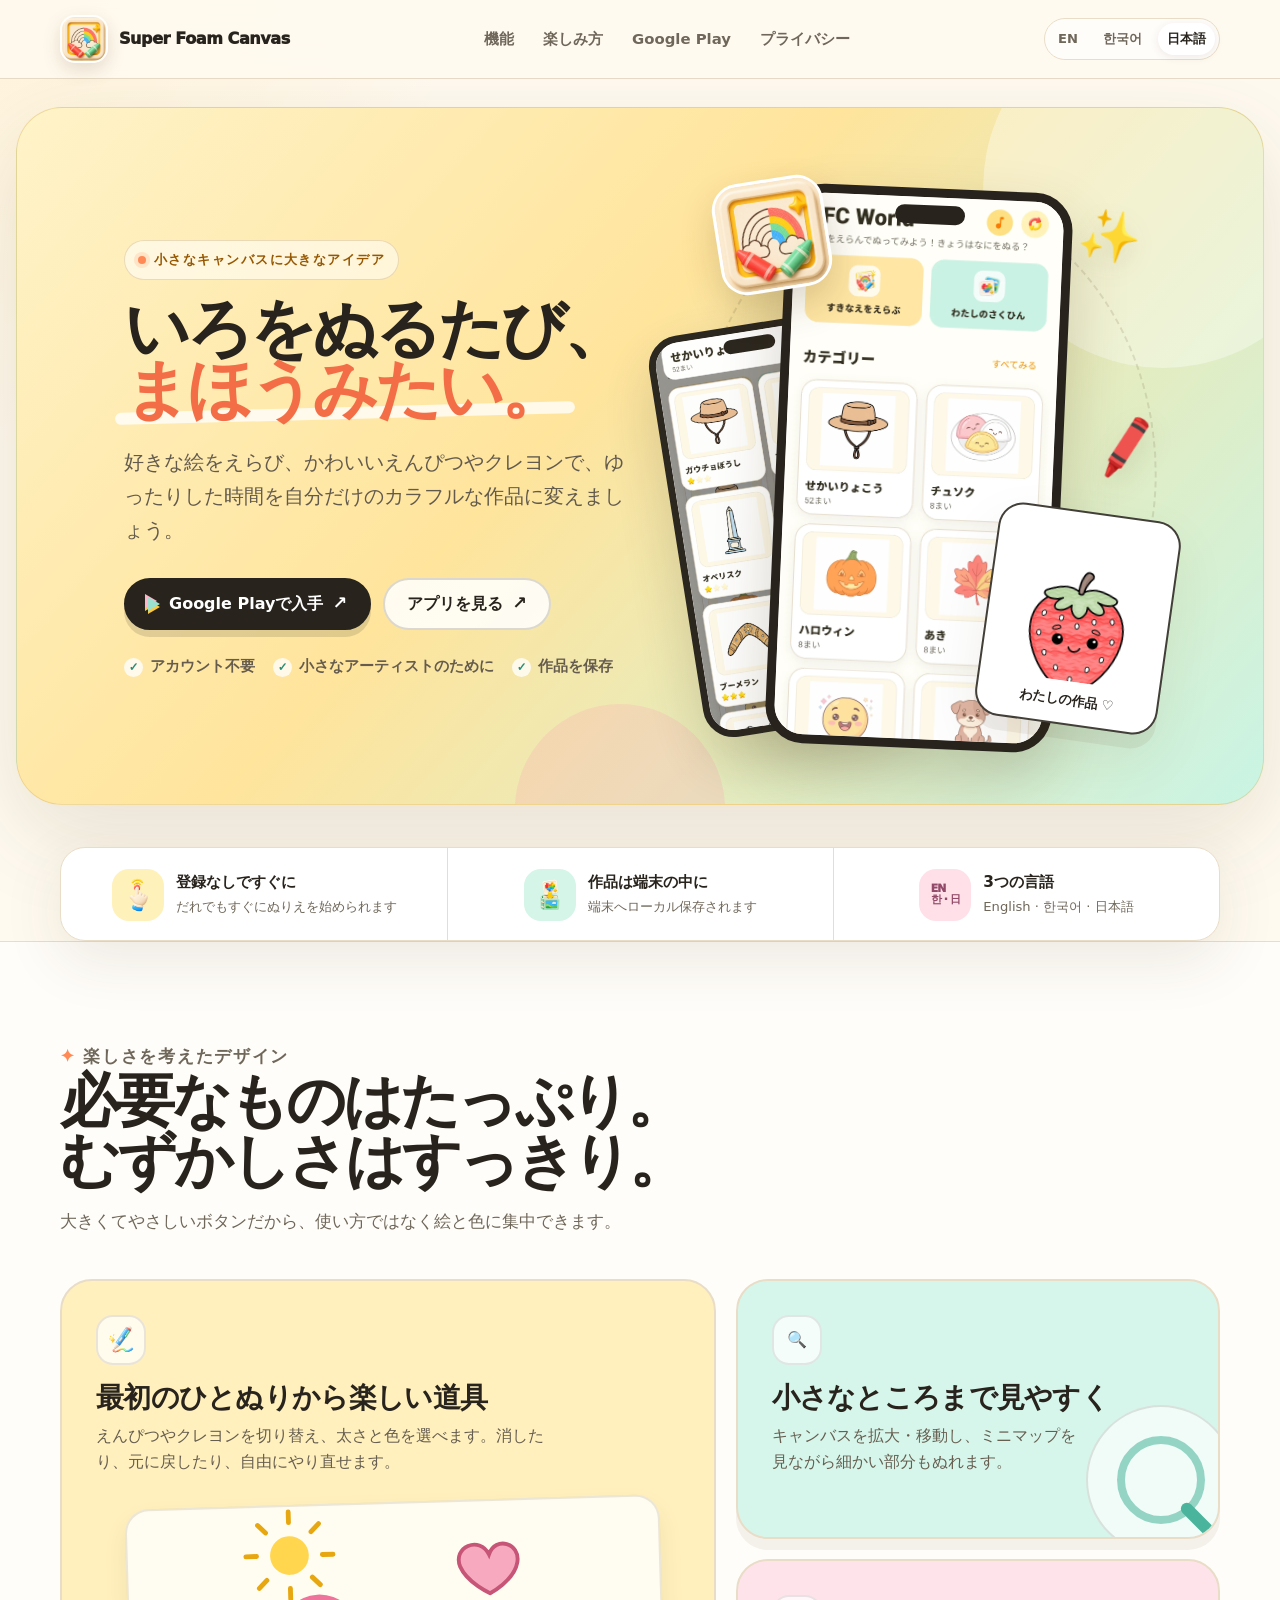
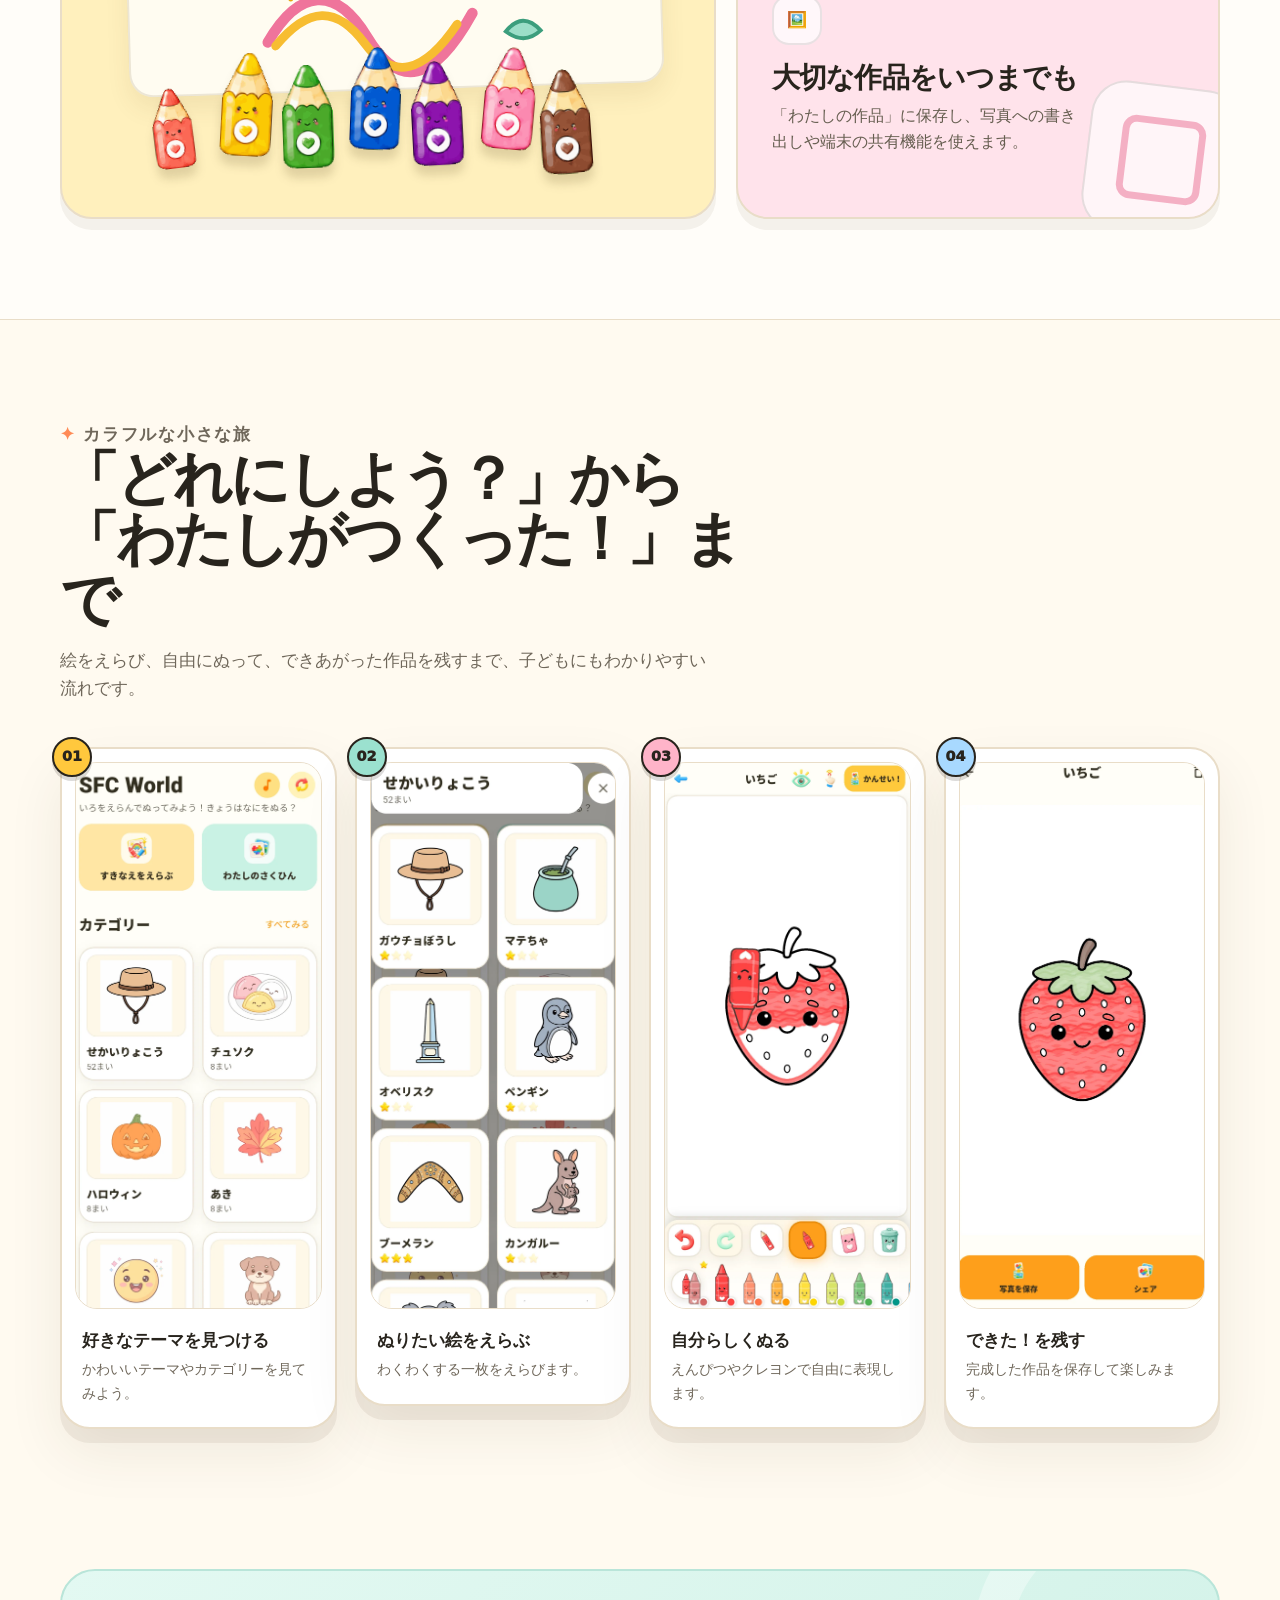
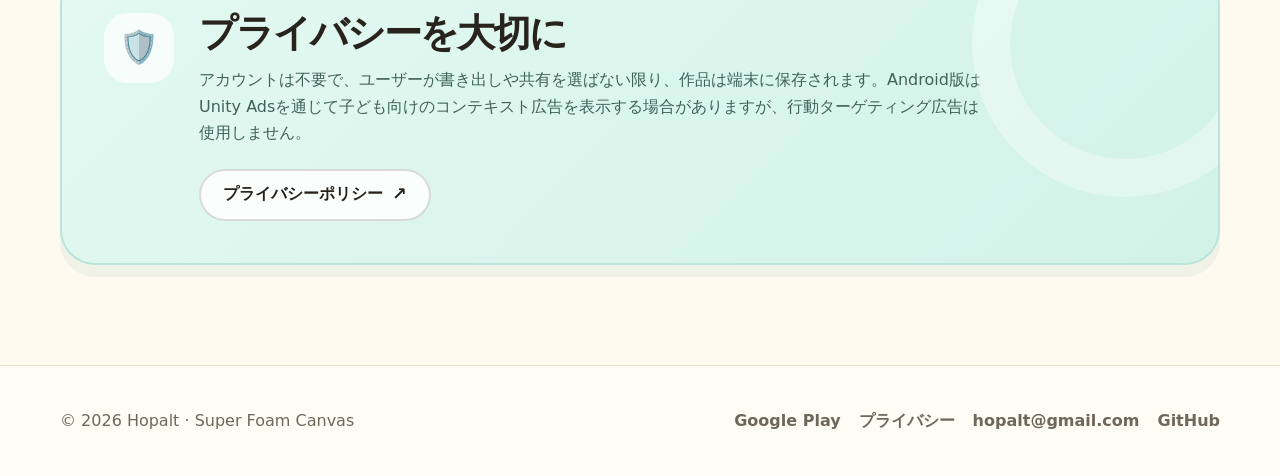
==== commit e0f36410: "새 앱 화면과 다국어 줄바꿈으로 홈페이지를 다듬는다. - 4단계·히어로 이미지를 새 에뮬레이터 캡처로 바꾸고 완성 카드는 art.webp를 쓴다. - 한국어는 단어 단위로 줄바꿈하" ====
--- a/ja/index.html
+++ b/ja/index.html
@@ -28,7 +28,7 @@
     <div class="hero-shell"><div class="wrap hero-grid">
       <div class="hero-copy">
         <p class="eyebrow eyebrow-pill">小さなキャンバスに大きなアイデア</p>
-        <h1>いろをぬるたび、<br><span class="accent">まほうみたい。</span></h1>
+        <h1><span class="line">いろをぬるたび、</span><br><span class="accent line">まほうみたい。</span></h1>
         <p class="lead">好きな絵をえらび、かわいいえんぴつやクレヨンで、ゆったりした時間を自分だけのカラフルな作品に変えましょう。</p>
         <div class="actions"><a class="button store-button" href="https://play.google.com/store/apps/details?id=com.hopalt.coloring_book" target="_blank" rel="noopener noreferrer">Google Playで入手</a><a class="button secondary" href="#journey">アプリを見る</a></div>
         <ul class="hero-note"><li>アカウント不要</li><li>小さなアーティストのために</li><li>作品を保存</li></ul>
@@ -37,7 +37,7 @@
         <div class="art-orbit"></div>
         <div class="phone phone-side"><img src="../assets/ja-02.webp" alt="ぬりえ選択画面"></div>
         <div class="phone phone-main"><img src="../assets/ja-01.webp" alt="Super Foam Canvasホーム画面"></div>
-        <div class="completion-card"><img src="../assets/ja-04.webp" alt="完成したりんごの作品"><span>わたしの作品 ♡</span></div>
+        <div class="completion-card"><img src="../assets/art.webp" alt="完成したいちごの作品"><span>わたしの作品 ♡</span></div>
         <div class="floating-icon app"><img src="../assets/app-icon.png" alt=""></div>
         <span class="doodle star" aria-hidden="true">✨</span><span class="doodle crayon" aria-hidden="true">🖍️</span>
       </div>
--- a/assets/styles.css
+++ b/assets/styles.css
@@ -15,6 +15,8 @@
 }
 * { box-sizing: border-box; }
 html { scroll-behavior: smooth; scroll-padding-top: 92px; }
+/* Korean wraps between words, never inside one ("순/간"). Japanese has no spaces, so it keeps the default. */
+html:lang(ko) { word-break: keep-all; overflow-wrap: break-word; }
 body {
   margin: 0;
   color: var(--ink);
@@ -92,7 +94,7 @@
 .phone-side { z-index: 1; left: 4px; bottom: 18px; width: 205px; height: 406px; border-width: 7px; border-radius: 31px; transform: rotate(-9deg); opacity: .98; }
 .phone-side::before { width: 52px; height: 14px; top: 6px; }
 .completion-card { position: absolute; z-index: 4; right: -4px; bottom: 20px; width: 184px; padding: 11px; border: 2px solid rgba(40,36,29,.88); border-radius: 25px; background: var(--paper); box-shadow: var(--shadow-card); transform: rotate(8deg); }
-.completion-card img { width: 100%; aspect-ratio: 1 / 1; border-radius: 17px; object-fit: cover; object-position: center 28%; }
+.completion-card img { width: 100%; aspect-ratio: 1 / 1; border-radius: 17px; object-fit: cover; object-position: center; }
 .completion-card span { display: block; padding: 8px 4px 1px; font-size: .82rem; font-weight: 900; text-align: center; }
 .floating-icon { position: absolute; z-index: 6; display: grid; place-items: center; border: 3px solid var(--paper); background: var(--paper); box-shadow: 0 16px 36px rgba(70, 49, 14, .19); }
 .floating-icon.app { left: 9%; top: 7px; width: 112px; height: 112px; border-radius: 27px; transform: rotate(-9deg); }
@@ -132,6 +134,8 @@
 .feature-icon img { width: 34px; height: 34px; object-fit: contain; }
 .feature-card h3 { max-width: 460px; margin: 17px 0 8px; font-size: clamp(1.35rem, 2.2vw, 1.85rem); line-height: 1.15; letter-spacing: -.025em; }
 .feature-card p { max-width: 470px; margin: 0; color: #665e50; }
+/* Keep copy clear of the corner decoration in the small cards. */
+.feature-card:has(.mini-feature-art) p { padding-right: 104px; }
 .tool-scene { position: absolute; left: 22px; right: 22px; bottom: 18px; height: 300px; }
 .tool-paper { position: absolute; inset: 3px 5% auto 7%; height: 188px; overflow: hidden; border: 2px solid rgba(96, 72, 30, .12); border-radius: 24px; background: rgba(255,255,255,.78); box-shadow: 0 12px 24px rgba(95,68,13,.08); transform: rotate(-1.7deg); }
 .tool-doodle { display: block; width: 100%; height: 100%; }
@@ -154,8 +158,8 @@
 .journey { display: grid; grid-template-columns: repeat(4, minmax(0, 1fr)); gap: 18px; align-items: start; }
 .step-card { position: relative; padding: 13px 13px 22px; border: 2px solid var(--line); border-radius: 30px; background: var(--paper); box-shadow: var(--shadow-card); }
 .screen-frame { position: relative; overflow: hidden; aspect-ratio: 9 / 20; border: 1px solid var(--line); border-radius: 22px; background: #fff; }
-.screen-frame img { width: 100%; height: 100%; object-fit: contain; object-position: center; }
-.step-number { position: absolute; z-index: 3; left: 23px; top: 23px; display: grid; place-items: center; width: 40px; height: 40px; border: 2px solid var(--ink); border-radius: 50%; background: var(--yellow); font-size: .9rem; font-weight: 950; box-shadow: 0 4px 0 rgba(40,36,29,.16); }
+.screen-frame img { width: 100%; height: 100%; object-fit: cover; object-position: top center; }
+.step-number { position: absolute; z-index: 3; left: -10px; top: -12px; display: grid; place-items: center; width: 40px; height: 40px; border: 2px solid var(--ink); border-radius: 50%; background: var(--yellow); font-size: .9rem; font-weight: 950; box-shadow: 0 4px 0 rgba(40,36,29,.16); }
 .step-card:nth-child(2) .step-number { background: var(--mint); }
 .step-card:nth-child(3) .step-number { background: var(--pink); }
 .step-card:nth-child(4) .step-number { background: var(--blue); }
@@ -184,6 +188,9 @@
 .meta { color: var(--muted); font-weight: 700; }
 .notice { margin: 30px 0 42px; padding: 24px 26px; border: 1px solid #ecd485; border-left: 6px solid var(--yellow); border-radius: 0 20px 20px 0; background: #fff4c9; box-shadow: 0 10px 28px rgba(80,58,18,.06); }
 
+/* Japanese has no spaces to wrap at: keep each headline line whole and size it to fit. */
+html:lang(ja) h1 .line { white-space: nowrap; }
+html:lang(ja) .hero h1 { font-size: clamp(2.3rem, 5.1vw, 4.2rem); }
 @media (max-width: 980px) {
   .nav-links { display: none; }
   .hero-grid { grid-template-columns: .9fr 1.1fr; gap: 20px; padding-inline: 38px; }
@@ -193,6 +200,7 @@
   .step-card:nth-child(n) { margin-top: 0; transform: none; }
 }
 @media (max-width: 760px) {
+  html:lang(ja) .hero h1 { font-size: clamp(2rem, 9.4vw, 4.2rem); }
   .wrap { width: min(100% - 30px, 1160px); }
   .site-header { position: relative; }
   .nav { min-height: 72px; gap: 10px; }
